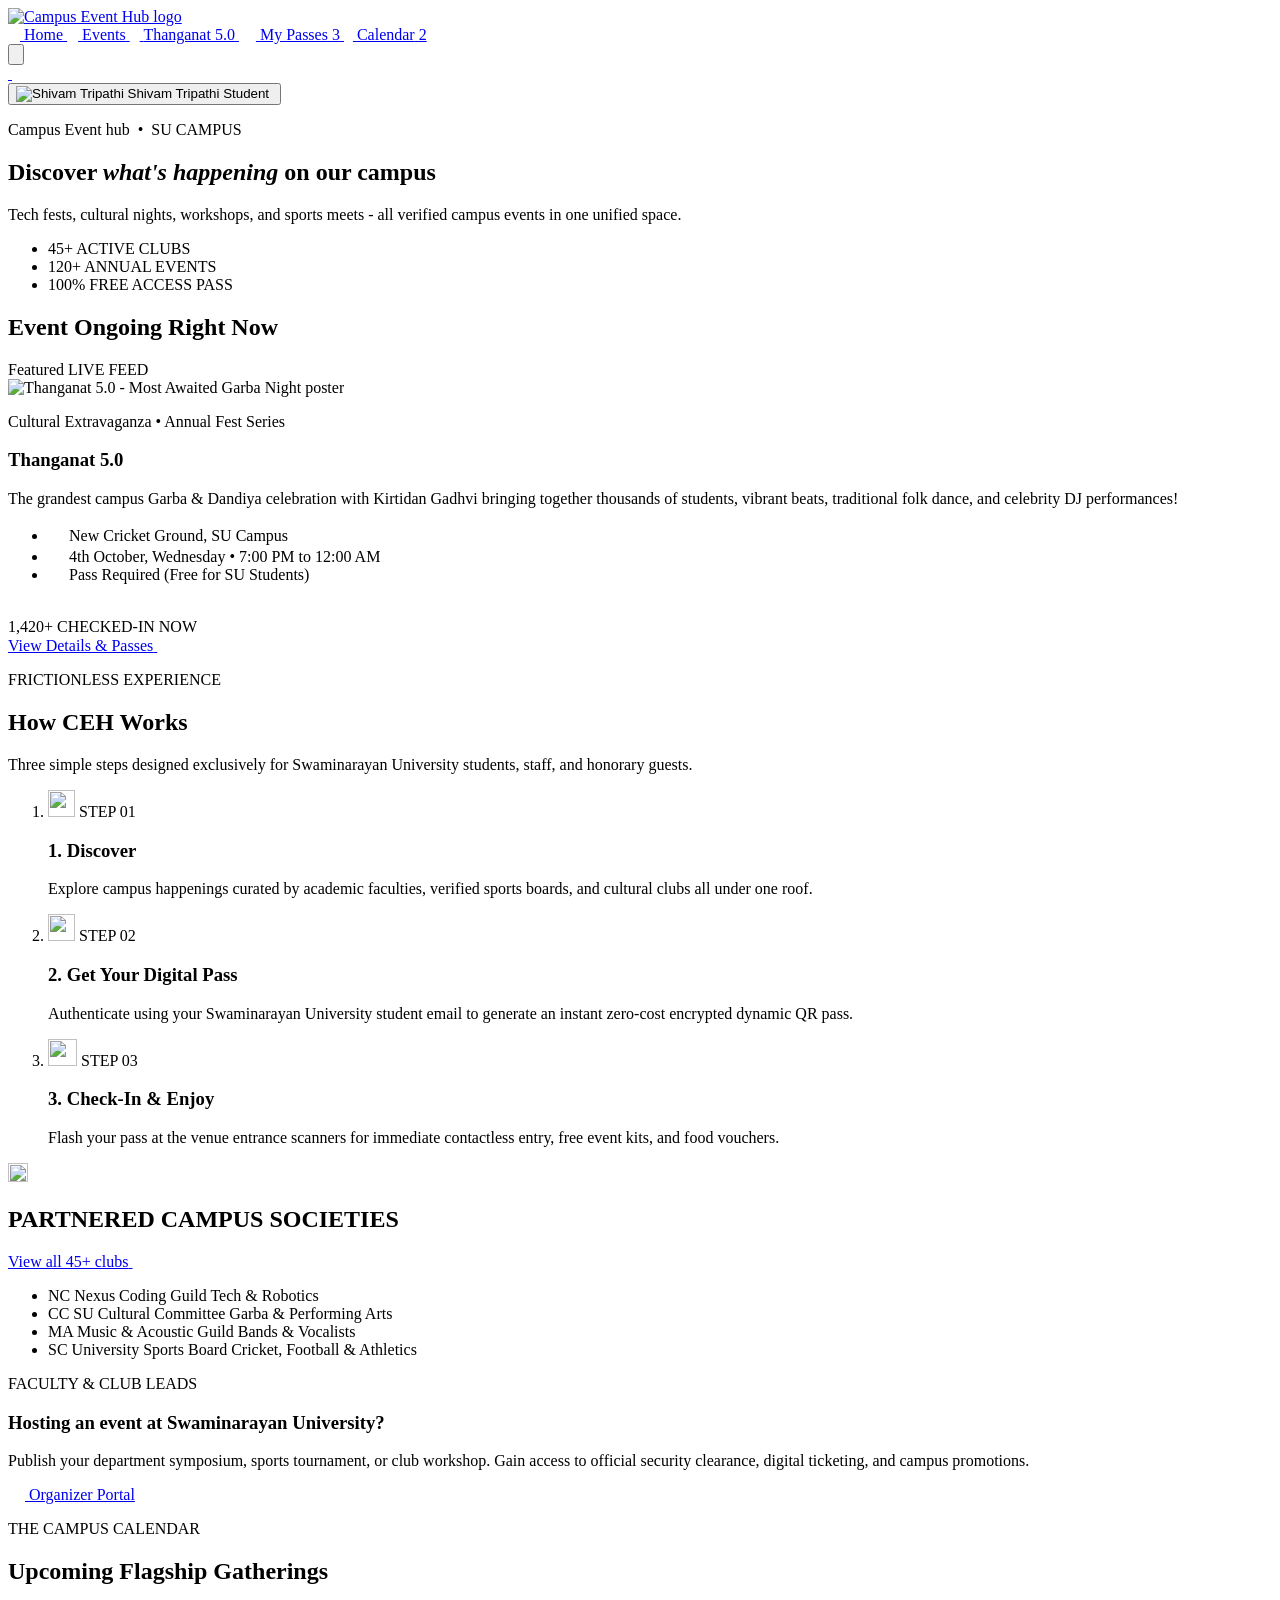
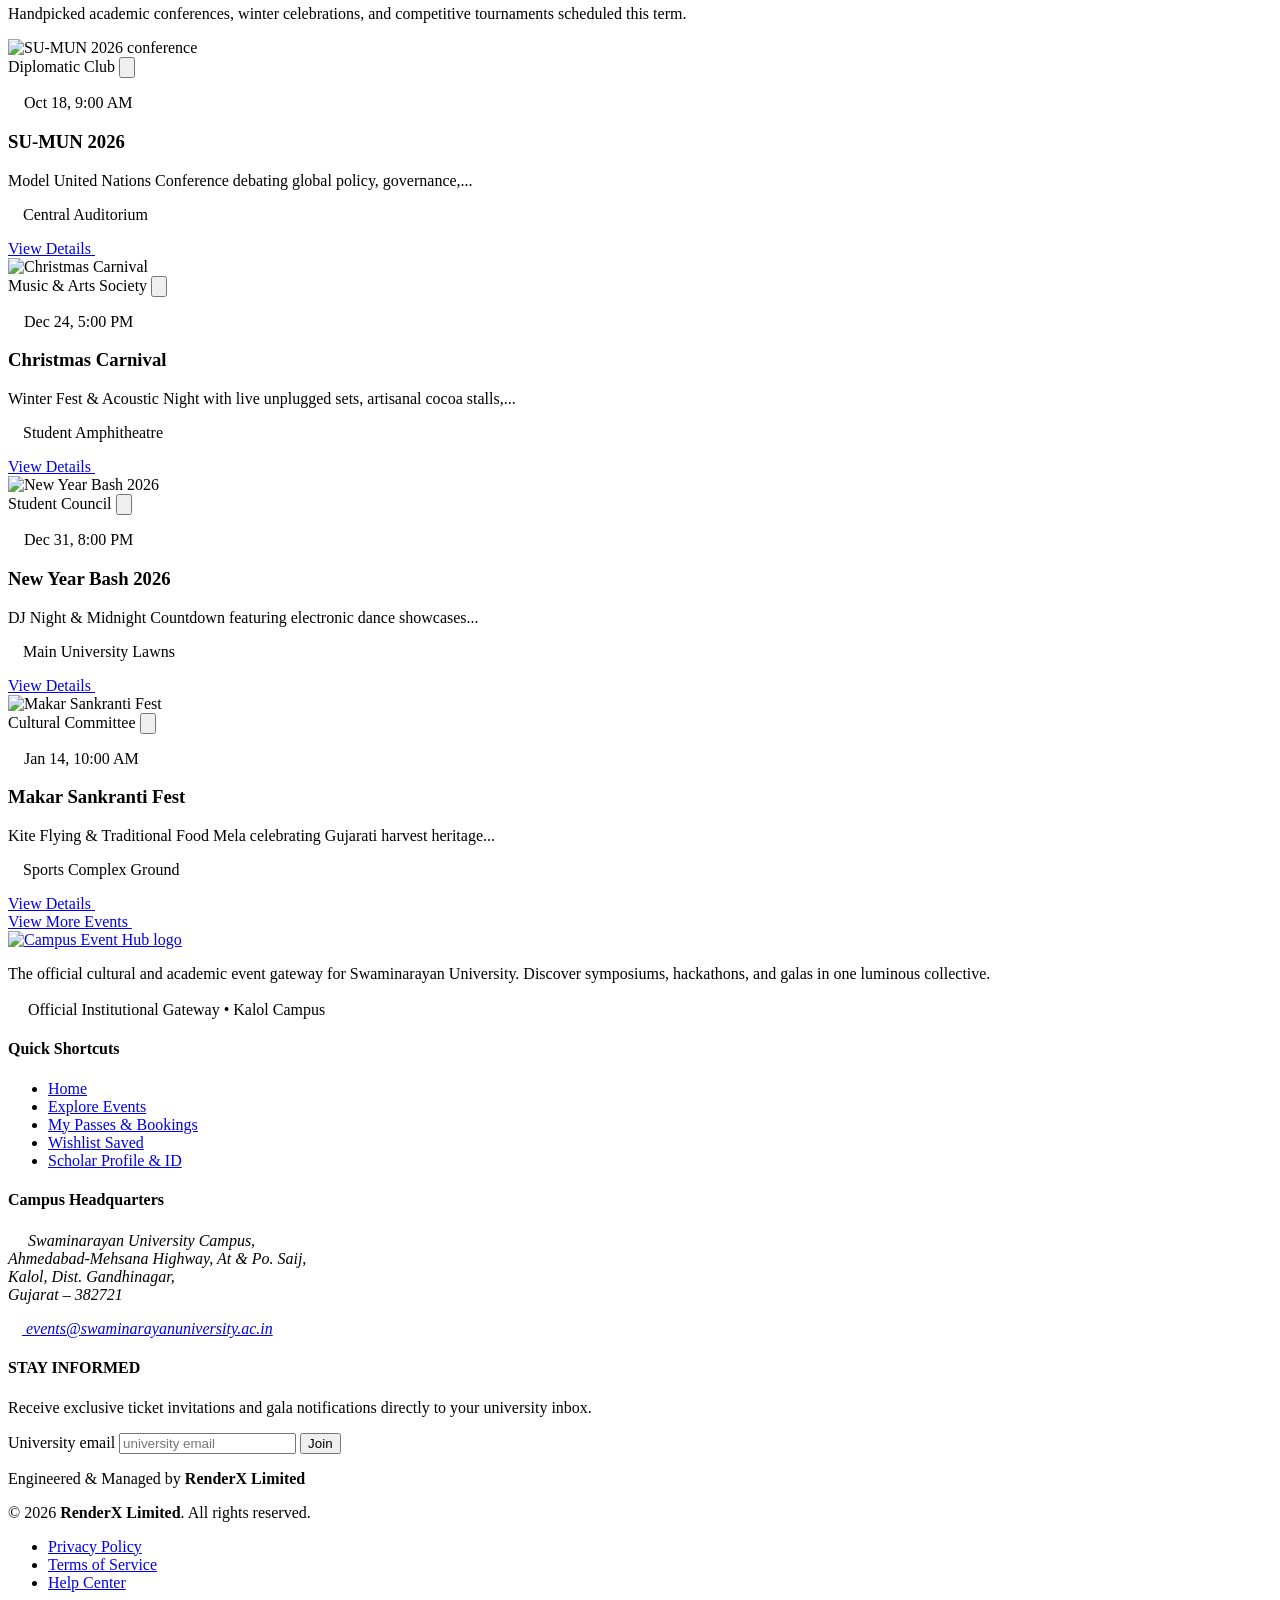
==== index.html @ 1c0d23db "Merge branch 'CodingGita-Hackathon-Commitee:main' into main" ====
<!DOCTYPE html>
<html lang="en">
<head>
  <meta charset="UTF-8">
  <meta name="viewport" content="width=device-width, initial-scale=1">
  <title>Campus Event Hub | Swaminarayan University</title>
  <meta name="description" content="Tech fests, cultural nights, workshops, and sports meets - all verified campus events in one unified space.">

  <link rel="preconnect" href="https://fonts.googleapis.com">
  <link rel="preconnect" href="https://fonts.gstatic.com" crossorigin>
  <link href="https://fonts.googleapis.com/css2?family=Inter:wght@400;600&family=Playfair+Display:ital,wght@0,400..700;1,400..700&family=Plus+Jakarta+Sans:wght@400;600;700&family=Space+Grotesk:wght@400..700&display=swap" rel="stylesheet">
  <link rel="stylesheet" href="style.css">
</head>
<body>

  <!-- ===================== NAVBAR ===================== -->
  <header class="navbar">
    <a class="navbar__logo" href="#" aria-label="Campus Event Hub home">
      <img src="https://www.figma.com/api/mcp/asset/f8bbb59c-a324-44e9-8dbc-4fd00ad4f92d.png" alt="Campus Event Hub logo">
    </a>

    <nav class="navbar__links" aria-label="Main navigation">
      <a class="nav-pill nav-pill--home" href="#">
        <svg class="nav-pill__home-icon" width="12" height="12" viewBox="0 0 24 24" fill="none" stroke="#ffffff" stroke-width="2.4" stroke-linecap="round" stroke-linejoin="round" aria-hidden="true"><path d="M3 11.5 12 4l9 7.5"/><path d="M5 10v10h14V10"/></svg>
        <span>Home</span>
      </a>

      <a class="nav-pill nav-pill--events" href="#">
        <img src="https://www.figma.com/api/mcp/asset/0bf1fec1-b557-452b-96b1-70399f082330.svg" alt="" width="11" height="11">
        <span>Events</span>
      </a>

      <a class="nav-pill nav-pill--thanganat" href="#">
        <img src="https://www.figma.com/api/mcp/asset/c5a8416e-d333-48ff-80be-ed51b41cfe12.svg" alt="" width="10" height="10">
        <span>Thanganat 5.0</span>
      </a>

      <a class="nav-pill nav-pill--passes" href="#">
        <span class="nav-pill__passes-icon">
          <img src="https://www.figma.com/api/mcp/asset/21fa892d-32d7-4d3c-a2b7-bd0baba5b145.svg" alt="" width="17" height="9">
        </span>
        <span>My Passes</span>
        <span class="nav-badge nav-badge--gold">3</span>
      </a>

      <a class="nav-pill nav-pill--calendar" href="#">
        <img src="https://www.figma.com/api/mcp/asset/c6795a55-7b39-4415-9899-af556763dda8.svg" alt="" width="9" height="10">
        <span>Calendar</span>
        <span class="nav-badge nav-badge--pink">2</span>
      </a>
    </nav>

    <div class="account">
      <div class="account__icon">
        <button class="account__icon-btn" type="button" aria-label="Notifications">
          <img class="account__ring" src="https://www.figma.com/api/mcp/asset/41ed5562-c922-4468-8cc6-4e8ed416f29e.svg" alt="">
        </button>
        <img class="account__bell" src="https://www.figma.com/api/mcp/asset/35218b5c-7b72-4729-9223-018c64f66910.svg" alt="">
        <img class="account__dot" src="https://www.figma.com/api/mcp/asset/e06c7608-78b2-4f12-b8c8-1ab016d8e098.svg" alt="">
      </div>

      <div class="account__icon">
        <a class="account__icon-btn" href="#" aria-label="Profile">
          <img class="account__ring" src="https://www.figma.com/api/mcp/asset/e3dbbaa6-8101-4e72-b7ab-141093bbb952.svg" alt="">
        </a>
        <span class="account__user">
          <img src="https://www.figma.com/api/mcp/asset/d389f5e0-8050-4213-903f-39bae2247bd2.svg" alt="">
        </span>
      </div>

      <div class="account__details">
        <button class="account-card" type="button">
          <span class="account-card__photo">
            <img src="https://www.figma.com/api/mcp/asset/fed3beb0-1df6-4b80-9ce4-539c32f1e996.png" alt="Shivam Tripathi" width="32" height="32">
          </span>
          <span class="account-card__text">
            <span class="account-card__name">Shivam Tripathi</span>
            <span class="account-card__role">Student</span>
          </span>
          <span class="account-card__arrow">
            <img src="https://www.figma.com/api/mcp/asset/1c38ee90-d84a-4027-a995-aac36b9cccf6.svg" alt="">
          </span>
        </button>
      </div>
    </div>
  </header>

  <main class="page">

    <!-- ===================== HERO ===================== -->
    <section class="hero">
      <p class="hero__chip">Campus Event hub &nbsp;•&nbsp; SU CAMPUS</p>

      <h1 class="hero__title">
        Discover <em class="hero__highlight">what's happening</em> on our campus
      </h1>

      <p class="hero__text">
        Tech fests, cultural nights, workshops, and sports meets - all verified campus events in one unified space.
      </p>

      <ul class="stats">
        <li class="stat-card">
          <span class="stat-card__value">45+</span>
          <span class="stat-card__label">ACTIVE CLUBS</span>
        </li>
        <li class="stat-card">
          <span class="stat-card__value">120+</span>
          <span class="stat-card__label">ANNUAL EVENTS</span>
        </li>
        <li class="stat-card stat-card--soft">
          <span class="stat-card__value">100%</span>
          <span class="stat-card__label">FREE ACCESS PASS</span>
        </li>
      </ul>
    </section>

    <!-- ===================== LIVE EVENT ===================== -->
    <section class="live-event">
      <div class="live-event__head">
        <div class="live-event__title-wrap">
          <span class="live-dot" aria-hidden="true">
            <span class="live-dot__ping"></span>
            <span class="live-dot__core"></span>
          </span>
          <h2 class="live-event__title">Event Ongoing Right Now </h2>
        </div>
        <div class="live-event__tags">
          <span class="mini-tag">Featured </span>
          <span class="mini-tag">LIVE FEED</span>
        </div>
      </div>

      <article class="feature-card">
        <div class="feature-card__media">
          <div class="feature-card__img-wrap">
            <img src="https://www.figma.com/api/mcp/asset/e3d44da1-8620-4809-b19e-02c8930cdef1.png" alt="Thanganat 5.0 - Most Awaited Garba Night poster">
          </div>
          <div class="feature-card__tint"></div>
          <div class="feature-card__shade"></div>
        </div>

        <div class="feature-card__info">
          <div class="feature-card__body">
            <p class="feature-card__eyebrow">Cultural Extravaganza • Annual Fest Series</p>
            <h3 class="feature-card__title">Thanganat 5.0</h3>
            <p class="feature-card__desc">The grandest campus Garba &amp; Dandiya celebration with Kirtidan Gadhvi bringing together thousands of students, vibrant beats, traditional folk dance, and celebrity DJ performances!</p>

            <ul class="feature-card__meta">
              <li class="meta-row meta-row--place">
                <img src="https://www.figma.com/api/mcp/asset/4f3788a3-2809-42d9-a66f-29dffa079327.svg" alt="" width="17" height="17">
                <span>New Cricket Ground, SU Campus</span>
              </li>
              <li class="meta-row meta-row--time">
                <img src="https://www.figma.com/api/mcp/asset/67a0f205-b335-4b8e-b501-a99b23c75254.svg" alt="" width="17" height="17">
                <span>4th October, Wednesday • 7:00 PM to 12:00 AM</span>
              </li>
              <li class="meta-row meta-row--pass">
                <img src="https://www.figma.com/api/mcp/asset/17c69139-140b-466b-a4ec-d68e5c57f5c6.svg" alt="" width="17" height="13">
                <span>Pass Required (Free for SU Students)</span>
              </li>
            </ul>
          </div>

          <div class="feature-card__footer">
            <div class="checkin">
              <span class="checkin__icon">
                <img src="https://www.figma.com/api/mcp/asset/872f1ca0-0fcc-4059-929e-ce0cf0dce237.svg" alt="" width="20" height="10">
              </span>
              <div class="checkin__text">
                <span class="checkin__count">1,420+</span>
                <span class="checkin__label">CHECKED-IN NOW</span>
              </div>
            </div>
            <a class="btn-gold btn-gold--pulse" href="#">
              <span>View Details &amp; Passes</span>
              <img src="https://www.figma.com/api/mcp/asset/80017ffb-55bb-4280-90a6-1c863c2fe674.svg" alt="" width="15" height="15">
            </a>
          </div>
        </div>
      </article>
    </section>

    <!-- ===================== HOW IT WORKS + PARTNERS ===================== -->
    <div class="info-sections">

      <section class="how">
        <div class="how__head">
          <p class="how__eyebrow">FRICTIONLESS EXPERIENCE</p>
          <h2 class="how__title">How CEH Works</h2>
          <p class="how__text">Three simple steps designed exclusively for Swaminarayan University students, staff, and honorary guests.</p>
        </div>

        <ol class="steps">
          <li class="step-card">
            <span class="step-card__icon step-card__icon--one">
              <img src="https://www.figma.com/api/mcp/asset/d9f694da-c7a3-427b-964e-b809c9f916d6.svg" alt="" width="27" height="27">
            </span>
            <span class="step-card__tag">STEP 01</span>
            <h3 class="step-card__title">1. Discover</h3>
            <p class="step-card__text">Explore campus happenings curated by academic faculties, verified sports boards, and cultural clubs all under one roof.</p>
          </li>

          <li class="step-card">
            <span class="step-card__icon step-card__icon--two">
              <img src="https://www.figma.com/api/mcp/asset/716aaffe-20b2-4ab3-9d83-eff6910462de.svg" alt="" width="27" height="27">
            </span>
            <span class="step-card__tag">STEP 02</span>
            <h3 class="step-card__title">2. Get Your Digital Pass</h3>
            <p class="step-card__text">Authenticate using your Swaminarayan University student email to generate an instant zero-cost encrypted dynamic QR pass.</p>
          </li>

          <li class="step-card">
            <span class="step-card__icon step-card__icon--three">
              <img src="https://www.figma.com/api/mcp/asset/a920a24e-fe09-4c74-ae7f-3829152d9659.svg" alt="" width="29" height="27">
            </span>
            <span class="step-card__tag">STEP 03</span>
            <h3 class="step-card__title">3. Check-In &amp; Enjoy</h3>
            <p class="step-card__text">Flash your pass at the venue entrance scanners for immediate contactless entry, free event kits, and food vouchers.</p>
          </li>
        </ol>
      </section>

      <section class="partners">
        <div class="partners__head">
          <div class="partners__title-wrap">
            <img src="https://www.figma.com/api/mcp/asset/56af0cd2-8bd1-45f9-b6d3-23376ace70d5.svg" alt="" width="20" height="19">
            <h2 class="partners__title">PARTNERED CAMPUS SOCIETIES</h2>
          </div>
          <a class="partners__link" href="#">
            <span>View all 45+ clubs</span>
            <img src="https://www.figma.com/api/mcp/asset/46bc7348-d5fb-457d-91b1-3a3c5f03d279.svg" alt="" width="9" height="9">
          </a>
        </div>

        <ul class="ticker">
          <li class="club-chip">
            <span class="club-chip__badge club-chip__badge--a">NC</span>
            <span class="club-chip__text">
              <span class="club-chip__name">Nexus Coding Guild</span>
              <span class="club-chip__type">Tech &amp; Robotics</span>
            </span>
          </li>
          <li class="club-chip">
            <span class="club-chip__badge club-chip__badge--b">CC</span>
            <span class="club-chip__text">
              <span class="club-chip__name">SU Cultural Committee</span>
              <span class="club-chip__type">Garba &amp; Performing Arts</span>
            </span>
          </li>
          <li class="club-chip">
            <span class="club-chip__badge club-chip__badge--c">MA</span>
            <span class="club-chip__text">
              <span class="club-chip__name">Music &amp; Acoustic Guild</span>
              <span class="club-chip__type">Bands &amp; Vocalists</span>
            </span>
          </li>
          <li class="club-chip">
            <span class="club-chip__badge club-chip__badge--a">SC</span>
            <span class="club-chip__text">
              <span class="club-chip__name">University Sports Board</span>
              <span class="club-chip__type">Cricket, Football &amp; Athletics</span>
            </span>
          </li>
        </ul>
      </section>
    </div>

    <!-- ===================== VIP BANNER ===================== -->
    <section class="vip">
      <div class="vip__box">
        <span class="vip__glow" aria-hidden="true"></span>
        <div class="vip__content">
          <div class="vip__copy">
            <span class="vip__badge">FACULTY &amp; CLUB LEADS</span>
            <h3 class="vip__title">Hosting an event at Swaminarayan University?</h3>
            <p class="vip__text">Publish your department symposium, sports tournament, or club workshop. Gain access to official security clearance, digital ticketing, and campus promotions.</p>
          </div>
          <a class="vip__btn" href="#">
            <img src="https://www.figma.com/api/mcp/asset/10a5c302-2361-438d-91b0-3e7ea7f05a9c.svg" alt="" width="17" height="13">
            <span>Organizer Portal</span>
          </a>
        </div>
      </div>
    </section>

    <!-- ===================== UPCOMING EVENTS ===================== -->
    <section class="upcoming">
      <div class="upcoming__head">
        <div class="upcoming__titles">
          <p class="upcoming__eyebrow">THE CAMPUS CALENDAR</p>
          <h2 class="upcoming__title">Upcoming Flagship Gatherings</h2>
        </div>
        <p class="upcoming__text">Handpicked academic conferences, winter celebrations, and competitive tournaments scheduled this term.</p>
      </div>

      <div class="upcoming__grid">

        <!-- Card 1 -->
        <article class="event-card event-card--one">
          <div class="event-card__top">
            <div class="event-card__thumb">
              <div class="event-card__img-wrap">
                <img src="https://www.figma.com/api/mcp/asset/29801b1b-96b7-4b62-8002-cb723109bd8b.png" alt="SU-MUN 2026 conference">
              </div>
              <div class="event-card__shade"></div>
              <span class="event-card__tag event-card__tag--one">Diplomatic Club</span>
              <button class="event-card__save" type="button" aria-label="Save event">
                <img src="https://www.figma.com/api/mcp/asset/ba885140-4a76-4a79-9d85-a3c8d836245a.svg" alt="">
              </button>
            </div>
            <div class="event-card__body">
              <p class="event-card__date">
                <img src="https://www.figma.com/api/mcp/asset/b4e3b2a6-ff80-46a0-a50f-a86838556f22.svg" alt="" width="12" height="13">
                <span>Oct 18, 9:00 AM</span>
              </p>
              <h3 class="event-card__title">SU-MUN 2026</h3>
              <p class="event-card__desc">Model United Nations Conference debating global policy, governance,...</p>
              <p class="event-card__place">
                <img src="https://www.figma.com/api/mcp/asset/03908376-a66b-4d87-ac1d-c123a3b75f0b.svg" alt="" width="11" height="13">
                <span>Central Auditorium</span>
              </p>
            </div>
          </div>
          <div class="event-card__action">
            <a class="event-card__link" href="#">
              <span>View Details</span>
              <img src="https://www.figma.com/api/mcp/asset/435657de-5ebf-45c2-8864-f6a0a618c4c2.svg" alt="" width="5" height="8">
            </a>
          </div>
        </article>

        <!-- Card 2 -->
        <article class="event-card event-card--two">
          <div class="event-card__top">
            <div class="event-card__thumb">
              <div class="event-card__img-wrap">
                <img src="https://www.figma.com/api/mcp/asset/cf280e87-ac49-43eb-aeee-2f82f0b9ce76.png" alt="Christmas Carnival">
              </div>
              <div class="event-card__shade"></div>
              <span class="event-card__tag event-card__tag--two">Music &amp; Arts Society</span>
              <button class="event-card__save" type="button" aria-label="Save event">
                <img src="https://www.figma.com/api/mcp/asset/ba885140-4a76-4a79-9d85-a3c8d836245a.svg" alt="">
              </button>
            </div>
            <div class="event-card__body">
              <p class="event-card__date">
                <img src="https://www.figma.com/api/mcp/asset/b4e3b2a6-ff80-46a0-a50f-a86838556f22.svg" alt="" width="12" height="13">
                <span>Dec 24, 5:00 PM</span>
              </p>
              <h3 class="event-card__title">Christmas Carnival</h3>
              <p class="event-card__desc">Winter Fest &amp; Acoustic Night with live unplugged sets, artisanal cocoa stalls,...</p>
              <p class="event-card__place">
                <img src="https://www.figma.com/api/mcp/asset/03908376-a66b-4d87-ac1d-c123a3b75f0b.svg" alt="" width="11" height="13">
                <span>Student Amphitheatre</span>
              </p>
            </div>
          </div>
          <div class="event-card__action">
            <a class="event-card__link" href="#">
              <span>View Details</span>
              <img src="https://www.figma.com/api/mcp/asset/435657de-5ebf-45c2-8864-f6a0a618c4c2.svg" alt="" width="5" height="8">
            </a>
          </div>
        </article>

        <!-- Card 3 -->
        <article class="event-card event-card--three">
          <div class="event-card__top">
            <div class="event-card__thumb">
              <div class="event-card__img-wrap">
                <img src="https://www.figma.com/api/mcp/asset/3fd90d2c-90f3-4240-b133-241fed5af2f9.png" alt="New Year Bash 2026">
              </div>
              <div class="event-card__shade"></div>
              <span class="event-card__tag event-card__tag--three">Student Council</span>
              <button class="event-card__save" type="button" aria-label="Save event">
                <img src="https://www.figma.com/api/mcp/asset/ba885140-4a76-4a79-9d85-a3c8d836245a.svg" alt="">
              </button>
            </div>
            <div class="event-card__body">
              <p class="event-card__date">
                <img src="https://www.figma.com/api/mcp/asset/b4e3b2a6-ff80-46a0-a50f-a86838556f22.svg" alt="" width="12" height="13">
                <span>Dec 31, 8:00 PM</span>
              </p>
              <h3 class="event-card__title">New Year Bash 2026</h3>
              <p class="event-card__desc">DJ Night &amp; Midnight Countdown featuring electronic dance showcases...</p>
              <p class="event-card__place">
                <img src="https://www.figma.com/api/mcp/asset/03908376-a66b-4d87-ac1d-c123a3b75f0b.svg" alt="" width="11" height="13">
                <span>Main University Lawns</span>
              </p>
            </div>
          </div>
          <div class="event-card__action">
            <a class="event-card__link event-card__link--tall" href="#">
              <span>View Details</span>
              <img src="https://www.figma.com/api/mcp/asset/435657de-5ebf-45c2-8864-f6a0a618c4c2.svg" alt="" width="5" height="8">
            </a>
          </div>
        </article>

        <!-- Card 4 -->
        <article class="event-card event-card--four">
          <div class="event-card__top">
            <div class="event-card__thumb">
              <div class="event-card__img-wrap">
                <img src="https://www.figma.com/api/mcp/asset/dc57694c-8af4-422c-93c8-2d3d4481194c.png" alt="Makar Sankranti Fest">
              </div>
              <div class="event-card__shade"></div>
              <span class="event-card__tag event-card__tag--four">Cultural Committee</span>
              <button class="event-card__save" type="button" aria-label="Save event">
                <img src="https://www.figma.com/api/mcp/asset/ba885140-4a76-4a79-9d85-a3c8d836245a.svg" alt="">
              </button>
            </div>
            <div class="event-card__body">
              <p class="event-card__date">
                <img src="https://www.figma.com/api/mcp/asset/b4e3b2a6-ff80-46a0-a50f-a86838556f22.svg" alt="" width="12" height="13">
                <span>Jan 14, 10:00 AM</span>
              </p>
              <h3 class="event-card__title">Makar Sankranti Fest</h3>
              <p class="event-card__desc">Kite Flying &amp; Traditional Food Mela celebrating Gujarati harvest heritage...</p>
              <p class="event-card__place">
                <img src="https://www.figma.com/api/mcp/asset/03908376-a66b-4d87-ac1d-c123a3b75f0b.svg" alt="" width="11" height="13">
                <span>Sports Complex Ground</span>
              </p>
            </div>
          </div>
          <div class="event-card__action">
            <a class="event-card__link event-card__link--square" href="#">
              <span>View Details</span>
              <img src="https://www.figma.com/api/mcp/asset/435657de-5ebf-45c2-8864-f6a0a618c4c2.svg" alt="" width="5" height="8">
            </a>
          </div>
        </article>
      </div>

      <div class="upcoming__more">
        <a class="btn-gold btn-gold--more" href="#">
          <span>View More Events</span>
          <img src="https://www.figma.com/api/mcp/asset/28b2a5a5-9018-412d-8b19-3a404b2c664b.svg" alt="" width="12" height="12">
        </a>
      </div>
    </section>

  </main>

  <!-- ===================== FOOTER ===================== -->
  <footer class="footer">
    <div class="footer__links">

      <div class="footer__col footer__col--about">
        <a class="footer__logo" href="#" aria-label="Campus Event Hub home">
          <img src="https://www.figma.com/api/mcp/asset/f8bbb59c-a324-44e9-8dbc-4fd00ad4f92d.png" alt="Campus Event Hub logo">
        </a>
        <p class="footer__about">The official cultural and academic event gateway for Swaminarayan University. Discover symposiums, hackathons, and galas in one luminous collective.</p>
        <p class="footer__official">
          <img src="https://www.figma.com/api/mcp/asset/2bfcce93-d1a7-46d2-a809-44ec7da24476.svg" alt="" width="16" height="16">
          <span>Official Institutional Gateway • Kalol Campus</span>
        </p>
      </div>

      <div class="footer__col footer__col--shortcuts">
        <h4 class="footer__heading">Quick Shortcuts</h4>
        <ul class="footer__list">
          <li><a href="#">Home</a></li>
          <li><a href="#">Explore Events</a></li>
          <li><a href="#">My Passes &amp; Bookings</a></li>
          <li><a href="#">Wishlist Saved</a></li>
          <li><a href="#">Scholar Profile &amp; ID</a></li>
        </ul>
      </div>

      <div class="footer__col footer__col--address">
        <h4 class="footer__heading">Campus Headquarters</h4>
        <address class="footer__address">
          <p class="footer__address-row">
            <img src="https://www.figma.com/api/mcp/asset/29d5c2a6-afb6-4d41-87f5-e7064de0ccb9.svg" alt="" width="16" height="16">
            <span>Swaminarayan University Campus,<br>Ahmedabad-Mehsana Highway, At &amp; Po. Saij,<br>Kalol, Dist. Gandhinagar,<br>Gujarat – 382721</span>
          </p>
          <a class="footer__email" href="mailto:events@swaminarayanuniversity.ac.in">
            <img src="https://www.figma.com/api/mcp/asset/641bbf66-64ac-4dff-89ed-ca9a0833aa7a.svg" alt="" width="14" height="14">
            <span>events@swaminarayanuniversity.ac.in</span>
          </a>
        </address>
      </div>

      <div class="footer__col footer__col--news">
        <h4 class="footer__heading footer__heading--news">STAY INFORMED</h4>
        <p class="footer__news-text">Receive exclusive ticket invitations and gala notifications directly to your university inbox.</p>
        <form class="subscribe" action="#" method="post">
          <label class="visually-hidden" for="subscribe-email">University email</label>
          <input class="subscribe__input" id="subscribe-email" type="email" name="email" placeholder="university email">
          <button class="subscribe__btn" type="submit">Join</button>
        </form>
      </div>
    </div>

    <div class="footer__bottom">
      <p class="footer__credit">Engineered &amp; Managed by <strong>RenderX Limited</strong></p>
      <p class="footer__copy">© 2026 <strong>RenderX Limited</strong>. All rights reserved.</p>
      <ul class="footer__legal">
        <li><a href="#">Privacy Policy</a></li>
        <li><a href="#">Terms of Service</a></li>
        <li><a href="#">Help Center</a></li>
      </ul>
    </div>
  </footer>

</body>
</html>
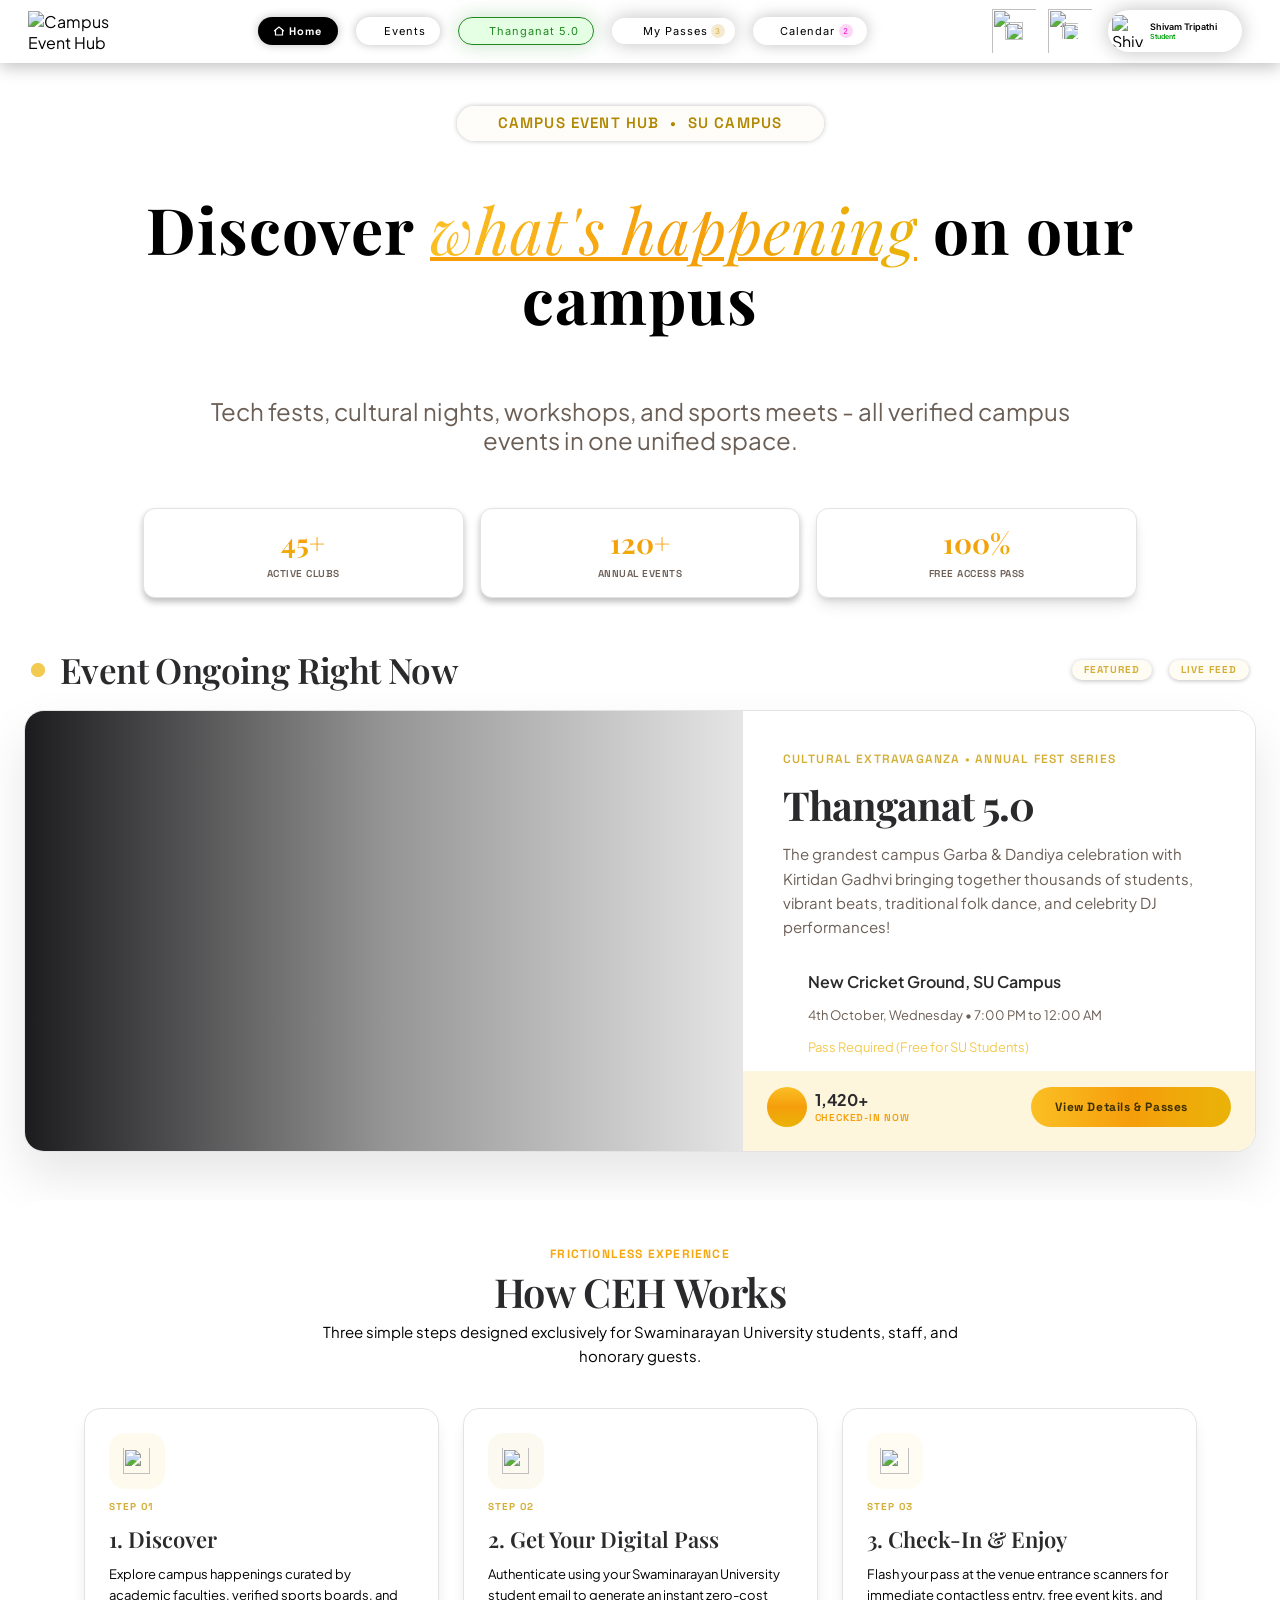
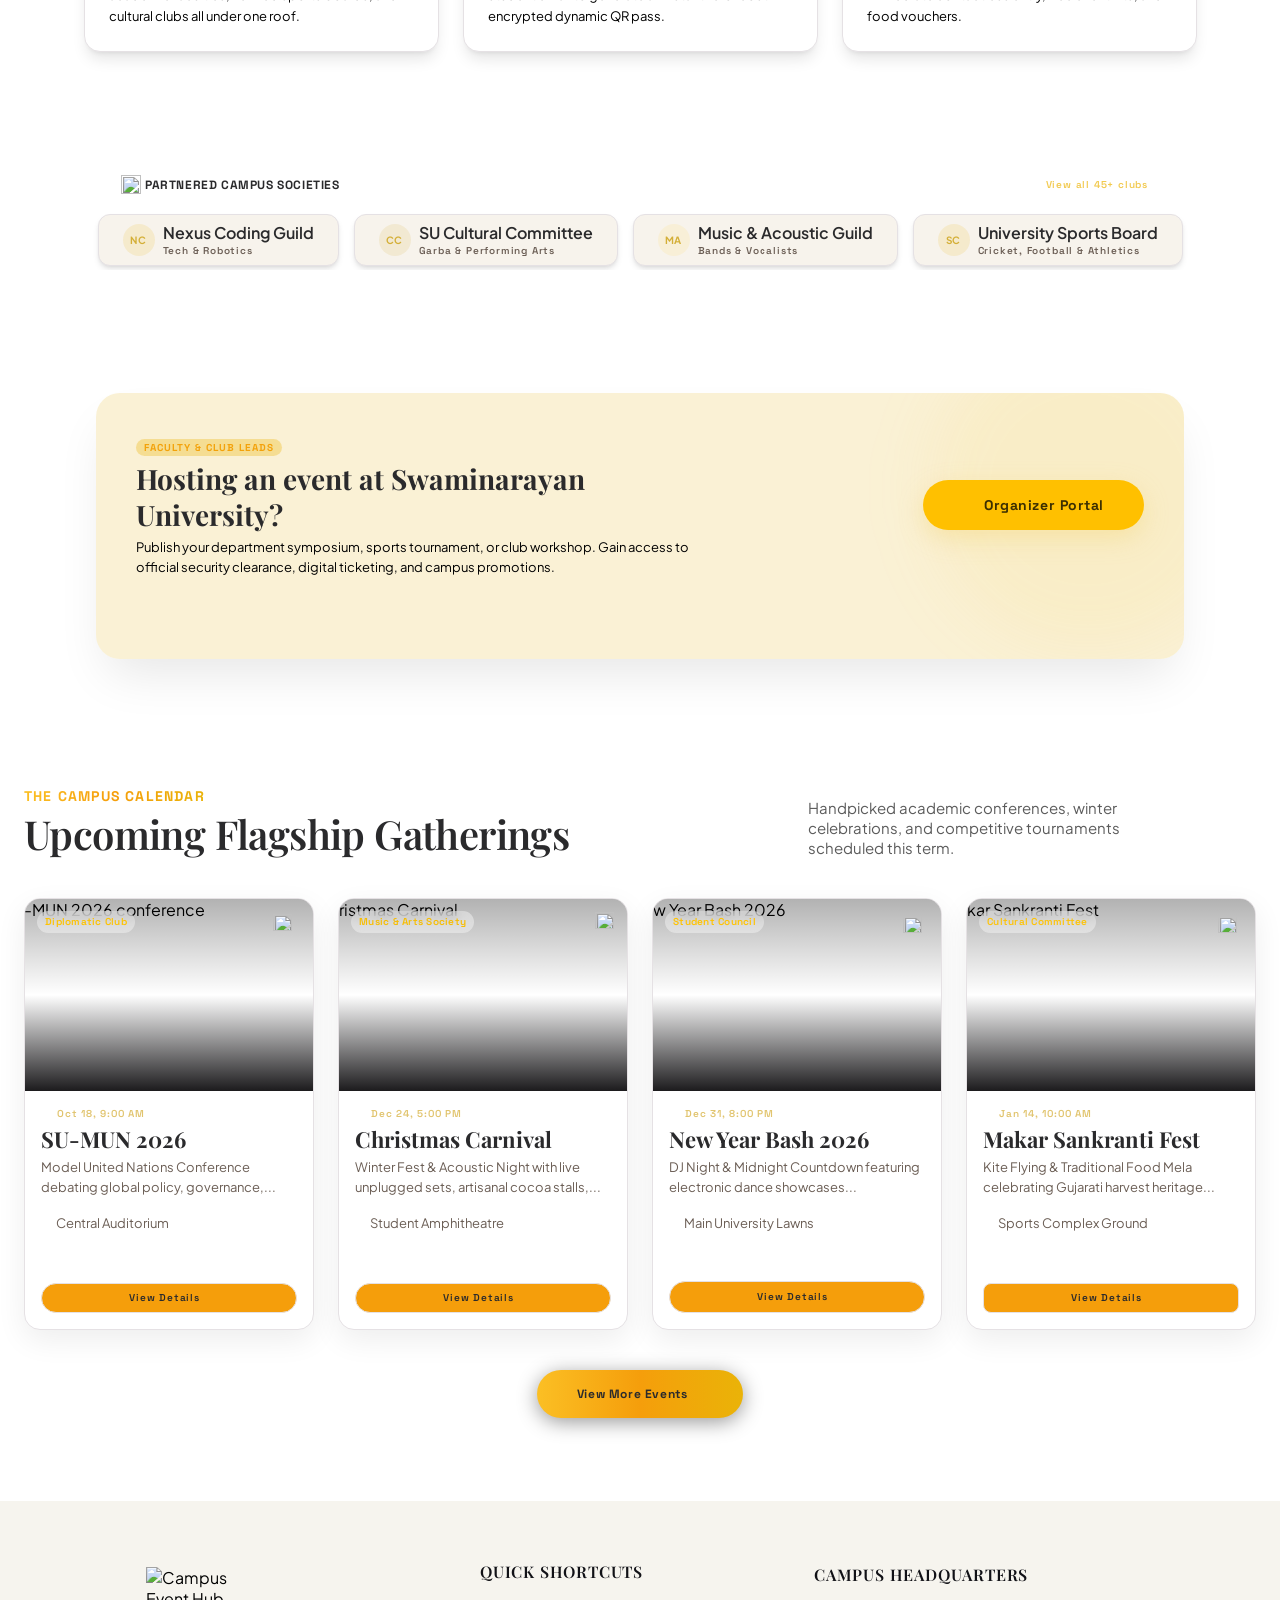
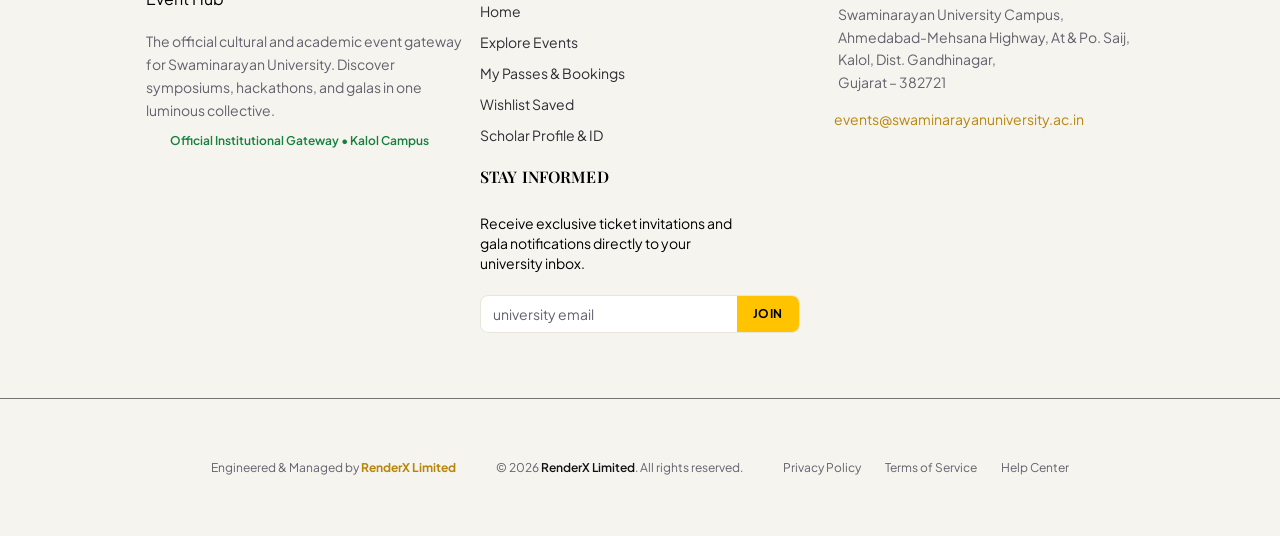
==== commit 4f9fffd0: "Merge branch 'CodingGita-Hackathon-Commitee:main' into main" ====
--- a/index.html
+++ b/index.html
@@ -1,509 +1,834 @@
-<!DOCTYPE html>
+<!doctype html>
 <html lang="en">
-<head>
-  <meta charset="UTF-8">
-  <meta name="viewport" content="width=device-width, initial-scale=1">
-  <title>Campus Event Hub | Swaminarayan University</title>
-  <meta name="description" content="Tech fests, cultural nights, workshops, and sports meets - all verified campus events in one unified space.">
-
-  <link rel="preconnect" href="https://fonts.googleapis.com">
-  <link rel="preconnect" href="https://fonts.gstatic.com" crossorigin>
-  <link href="https://fonts.googleapis.com/css2?family=Inter:wght@400;600&family=Playfair+Display:ital,wght@0,400..700;1,400..700&family=Plus+Jakarta+Sans:wght@400;600;700&family=Space+Grotesk:wght@400..700&display=swap" rel="stylesheet">
-  <link rel="stylesheet" href="style.css">
-</head>
-<body>
-
-  <!-- ===================== NAVBAR ===================== -->
-  <header class="navbar">
-    <a class="navbar__logo" href="#" aria-label="Campus Event Hub home">
-      <img src="https://www.figma.com/api/mcp/asset/f8bbb59c-a324-44e9-8dbc-4fd00ad4f92d.png" alt="Campus Event Hub logo">
-    </a>
-
-    <nav class="navbar__links" aria-label="Main navigation">
-      <a class="nav-pill nav-pill--home" href="#">
-        <svg class="nav-pill__home-icon" width="12" height="12" viewBox="0 0 24 24" fill="none" stroke="#ffffff" stroke-width="2.4" stroke-linecap="round" stroke-linejoin="round" aria-hidden="true"><path d="M3 11.5 12 4l9 7.5"/><path d="M5 10v10h14V10"/></svg>
-        <span>Home</span>
+  <head>
+    <meta charset="UTF-8" />
+    <meta name="viewport" content="width=device-width, initial-scale=1" />
+    <title>Campus Event Hub | Swaminarayan University</title>
+    <meta
+      name="description"
+      content="Tech fests, cultural nights, workshops, and sports meets - all verified campus events in one unified space."
+    />
+
+    <link rel="preconnect" href="https://fonts.googleapis.com" />
+    <link rel="preconnect" href="https://fonts.gstatic.com" crossorigin />
+    <link
+      href="https://fonts.googleapis.com/css2?family=Inter:wght@400;600&family=Playfair+Display:ital,wght@0,400..700;1,400..700&family=Plus+Jakarta+Sans:wght@400;600;700&family=Space+Grotesk:wght@400..700&display=swap"
+      rel="stylesheet"
+    />
+    <link rel="stylesheet" href="style.css" />
+  </head>
+  <body>
+    <!-- ===================== NAVBAR ===================== -->
+    <header class="navbar">
+      <a class="navbar__logo" href="index.html" aria-label="Campus Event Hub home">
+        <img
+          src="https://www.figma.com/api/mcp/asset/f8bbb59c-a324-44e9-8dbc-4fd00ad4f92d.png"
+          alt="Campus Event Hub logo"
+        />
       </a>
 
-      <a class="nav-pill nav-pill--events" href="#">
-        <img src="https://www.figma.com/api/mcp/asset/0bf1fec1-b557-452b-96b1-70399f082330.svg" alt="" width="11" height="11">
-        <span>Events</span>
-      </a>
-
-      <a class="nav-pill nav-pill--thanganat" href="#">
-        <img src="https://www.figma.com/api/mcp/asset/c5a8416e-d333-48ff-80be-ed51b41cfe12.svg" alt="" width="10" height="10">
-        <span>Thanganat 5.0</span>
-      </a>
-
-      <a class="nav-pill nav-pill--passes" href="#">
-        <span class="nav-pill__passes-icon">
-          <img src="https://www.figma.com/api/mcp/asset/21fa892d-32d7-4d3c-a2b7-bd0baba5b145.svg" alt="" width="17" height="9">
-        </span>
-        <span>My Passes</span>
-        <span class="nav-badge nav-badge--gold">3</span>
-      </a>
-
-      <a class="nav-pill nav-pill--calendar" href="#">
-        <img src="https://www.figma.com/api/mcp/asset/c6795a55-7b39-4415-9899-af556763dda8.svg" alt="" width="9" height="10">
-        <span>Calendar</span>
-        <span class="nav-badge nav-badge--pink">2</span>
-      </a>
-    </nav>
-
-    <div class="account">
-      <div class="account__icon">
-        <button class="account__icon-btn" type="button" aria-label="Notifications">
-          <img class="account__ring" src="https://www.figma.com/api/mcp/asset/41ed5562-c922-4468-8cc6-4e8ed416f29e.svg" alt="">
-        </button>
-        <img class="account__bell" src="https://www.figma.com/api/mcp/asset/35218b5c-7b72-4729-9223-018c64f66910.svg" alt="">
-        <img class="account__dot" src="https://www.figma.com/api/mcp/asset/e06c7608-78b2-4f12-b8c8-1ab016d8e098.svg" alt="">
+      <nav class="navbar__links" aria-label="Main navigation">
+        <a class="nav-pill nav-pill--home" href="index.html">
+          <svg
+            class="nav-pill__home-icon"
+            width="12"
+            height="12"
+            viewBox="0 0 24 24"
+            fill="none"
+            stroke="#ffffff"
+            stroke-width="2.4"
+            stroke-linecap="round"
+            stroke-linejoin="round"
+            aria-hidden="true"
+          >
+            <path d="M3 11.5 12 4l9 7.5" />
+            <path d="M5 10v10h14V10" />
+          </svg>
+          <span>Home</span>
+        </a>
+
+        <a class="nav-pill nav-pill--events" href="Event.html">
+          <img
+            src="https://www.figma.com/api/mcp/asset/0bf1fec1-b557-452b-96b1-70399f082330.svg"
+            alt=""
+            width="11"
+            height="11"
+          />
+          <span>Events</span>
+        </a>
+
+        <a class="nav-pill nav-pill--thanganat" href="Thanganat.html">
+          <img
+            src="https://www.figma.com/api/mcp/asset/c5a8416e-d333-48ff-80be-ed51b41cfe12.svg"
+            alt=""
+            width="10"
+            height="10"
+          />
+          <span>Thanganat 5.0</span>
+        </a>
+
+        <a class="nav-pill nav-pill--passes" href="my-pass.html">
+          <span class="nav-pill__passes-icon">
+            <img
+              src="https://www.figma.com/api/mcp/asset/21fa892d-32d7-4d3c-a2b7-bd0baba5b145.svg"
+              alt=""
+              width="17"
+              height="9"
+            />
+          </span>
+          <span>My Passes</span>
+          <span class="nav-badge nav-badge--gold">3</span>
+        </a>
+
+        <a class="nav-pill nav-pill--calendar" href="calendar.html">
+          <img
+            src="https://www.figma.com/api/mcp/asset/c6795a55-7b39-4415-9899-af556763dda8.svg"
+            alt=""
+            width="9"
+            height="10"
+          />
+          <span>Calendar</span>
+          <span class="nav-badge nav-badge--pink">2</span>
+        </a>
+      </nav>
+
+      <div class="account">
+        <div class="account__icon">
+          <button
+            class="account__icon-btn"
+            type="button"
+            aria-label="Notifications"
+          >
+            <img
+              class="account__ring"
+              src="https://www.figma.com/api/mcp/asset/41ed5562-c922-4468-8cc6-4e8ed416f29e.svg"
+              alt=""
+            />
+          </button>
+          <img
+            class="account__bell"
+            src="https://www.figma.com/api/mcp/asset/35218b5c-7b72-4729-9223-018c64f66910.svg"
+            alt=""
+          />
+          <img
+            class="account__dot"
+            src="https://www.figma.com/api/mcp/asset/e06c7608-78b2-4f12-b8c8-1ab016d8e098.svg"
+            alt=""
+          />
+        </div>
+
+        <div class="account__icon">
+          <a class="account__icon-btn" href="#" aria-label="Profile">
+            <img
+              class="account__ring"
+              src="https://www.figma.com/api/mcp/asset/e3dbbaa6-8101-4e72-b7ab-141093bbb952.svg"
+              alt=""
+            />
+          </a>
+          <span class="account__user">
+            <img
+              src="https://www.figma.com/api/mcp/asset/d389f5e0-8050-4213-903f-39bae2247bd2.svg"
+              alt=""
+            />
+          </span>
+        </div>
+
+        <div class="account__details">
+          <button class="account-card" type="button">
+            <span class="account-card__photo">
+              <img
+                src="https://www.figma.com/api/mcp/asset/fed3beb0-1df6-4b80-9ce4-539c32f1e996.png"
+                alt="Shivam Tripathi"
+                width="32"
+                height="32"
+              />
+            </span>
+            <span class="account-card__text">
+              <span class="account-card__name">Shivam Tripathi</span>
+              <span class="account-card__role">Student</span>
+            </span>
+            <span class="account-card__arrow">
+              <img
+                src="https://www.figma.com/api/mcp/asset/1c38ee90-d84a-4027-a995-aac36b9cccf6.svg"
+                alt=""
+              />
+            </span>
+          </button>
+        </div>
       </div>
-
-      <div class="account__icon">
-        <a class="account__icon-btn" href="#" aria-label="Profile">
-          <img class="account__ring" src="https://www.figma.com/api/mcp/asset/e3dbbaa6-8101-4e72-b7ab-141093bbb952.svg" alt="">
-        </a>
-        <span class="account__user">
-          <img src="https://www.figma.com/api/mcp/asset/d389f5e0-8050-4213-903f-39bae2247bd2.svg" alt="">
-        </span>
-      </div>
-
-      <div class="account__details">
-        <button class="account-card" type="button">
-          <span class="account-card__photo">
-            <img src="https://www.figma.com/api/mcp/asset/fed3beb0-1df6-4b80-9ce4-539c32f1e996.png" alt="Shivam Tripathi" width="32" height="32">
-          </span>
-          <span class="account-card__text">
-            <span class="account-card__name">Shivam Tripathi</span>
-            <span class="account-card__role">Student</span>
-          </span>
-          <span class="account-card__arrow">
-            <img src="https://www.figma.com/api/mcp/asset/1c38ee90-d84a-4027-a995-aac36b9cccf6.svg" alt="">
-          </span>
-        </button>
-      </div>
-    </div>
-  </header>
-
-  <main class="page">
-
-    <!-- ===================== HERO ===================== -->
-    <section class="hero">
-      <p class="hero__chip">Campus Event hub &nbsp;•&nbsp; SU CAMPUS</p>
-
-      <h1 class="hero__title">
-        Discover <em class="hero__highlight">what's happening</em> on our campus
-      </h1>
-
-      <p class="hero__text">
-        Tech fests, cultural nights, workshops, and sports meets - all verified campus events in one unified space.
-      </p>
-
-      <ul class="stats">
-        <li class="stat-card">
-          <span class="stat-card__value">45+</span>
-          <span class="stat-card__label">ACTIVE CLUBS</span>
-        </li>
-        <li class="stat-card">
-          <span class="stat-card__value">120+</span>
-          <span class="stat-card__label">ANNUAL EVENTS</span>
-        </li>
-        <li class="stat-card stat-card--soft">
-          <span class="stat-card__value">100%</span>
-          <span class="stat-card__label">FREE ACCESS PASS</span>
-        </li>
-      </ul>
-    </section>
-
-    <!-- ===================== LIVE EVENT ===================== -->
-    <section class="live-event">
-      <div class="live-event__head">
-        <div class="live-event__title-wrap">
-          <span class="live-dot" aria-hidden="true">
-            <span class="live-dot__ping"></span>
-            <span class="live-dot__core"></span>
-          </span>
-          <h2 class="live-event__title">Event Ongoing Right Now </h2>
-        </div>
-        <div class="live-event__tags">
-          <span class="mini-tag">Featured </span>
-          <span class="mini-tag">LIVE FEED</span>
-        </div>
-      </div>
-
-      <article class="feature-card">
-        <div class="feature-card__media">
-          <div class="feature-card__img-wrap">
-            <img src="https://www.figma.com/api/mcp/asset/e3d44da1-8620-4809-b19e-02c8930cdef1.png" alt="Thanganat 5.0 - Most Awaited Garba Night poster">
-          </div>
-          <div class="feature-card__tint"></div>
-          <div class="feature-card__shade"></div>
-        </div>
-
-        <div class="feature-card__info">
-          <div class="feature-card__body">
-            <p class="feature-card__eyebrow">Cultural Extravaganza • Annual Fest Series</p>
-            <h3 class="feature-card__title">Thanganat 5.0</h3>
-            <p class="feature-card__desc">The grandest campus Garba &amp; Dandiya celebration with Kirtidan Gadhvi bringing together thousands of students, vibrant beats, traditional folk dance, and celebrity DJ performances!</p>
-
-            <ul class="feature-card__meta">
-              <li class="meta-row meta-row--place">
-                <img src="https://www.figma.com/api/mcp/asset/4f3788a3-2809-42d9-a66f-29dffa079327.svg" alt="" width="17" height="17">
-                <span>New Cricket Ground, SU Campus</span>
-              </li>
-              <li class="meta-row meta-row--time">
-                <img src="https://www.figma.com/api/mcp/asset/67a0f205-b335-4b8e-b501-a99b23c75254.svg" alt="" width="17" height="17">
-                <span>4th October, Wednesday • 7:00 PM to 12:00 AM</span>
-              </li>
-              <li class="meta-row meta-row--pass">
-                <img src="https://www.figma.com/api/mcp/asset/17c69139-140b-466b-a4ec-d68e5c57f5c6.svg" alt="" width="17" height="13">
-                <span>Pass Required (Free for SU Students)</span>
-              </li>
-            </ul>
-          </div>
-
-          <div class="feature-card__footer">
-            <div class="checkin">
-              <span class="checkin__icon">
-                <img src="https://www.figma.com/api/mcp/asset/872f1ca0-0fcc-4059-929e-ce0cf0dce237.svg" alt="" width="20" height="10">
-              </span>
-              <div class="checkin__text">
-                <span class="checkin__count">1,420+</span>
-                <span class="checkin__label">CHECKED-IN NOW</span>
-              </div>
-            </div>
-            <a class="btn-gold btn-gold--pulse" href="#">
-              <span>View Details &amp; Passes</span>
-              <img src="https://www.figma.com/api/mcp/asset/80017ffb-55bb-4280-90a6-1c863c2fe674.svg" alt="" width="15" height="15">
-            </a>
-          </div>
-        </div>
-      </article>
-    </section>
-
-    <!-- ===================== HOW IT WORKS + PARTNERS ===================== -->
-    <div class="info-sections">
-
-      <section class="how">
-        <div class="how__head">
-          <p class="how__eyebrow">FRICTIONLESS EXPERIENCE</p>
-          <h2 class="how__title">How CEH Works</h2>
-          <p class="how__text">Three simple steps designed exclusively for Swaminarayan University students, staff, and honorary guests.</p>
-        </div>
-
-        <ol class="steps">
-          <li class="step-card">
-            <span class="step-card__icon step-card__icon--one">
-              <img src="https://www.figma.com/api/mcp/asset/d9f694da-c7a3-427b-964e-b809c9f916d6.svg" alt="" width="27" height="27">
-            </span>
-            <span class="step-card__tag">STEP 01</span>
-            <h3 class="step-card__title">1. Discover</h3>
-            <p class="step-card__text">Explore campus happenings curated by academic faculties, verified sports boards, and cultural clubs all under one roof.</p>
+    </header>
+
+    <main class="page">
+      <!-- ===================== HERO ===================== -->
+      <section class="hero">
+        <p class="hero__chip">Campus Event hub &nbsp;•&nbsp; SU CAMPUS</p>
+
+        <h1 class="hero__title">
+          Discover <em class="hero__highlight">what's happening</em> on our
+          campus
+        </h1>
+
+        <p class="hero__text">
+          Tech fests, cultural nights, workshops, and sports meets - all
+          verified campus events in one unified space.
+        </p>
+
+        <ul class="stats">
+          <li class="stat-card">
+            <span class="stat-card__value">45+</span>
+            <span class="stat-card__label">ACTIVE CLUBS</span>
           </li>
-
-          <li class="step-card">
-            <span class="step-card__icon step-card__icon--two">
-              <img src="https://www.figma.com/api/mcp/asset/716aaffe-20b2-4ab3-9d83-eff6910462de.svg" alt="" width="27" height="27">
-            </span>
-            <span class="step-card__tag">STEP 02</span>
-            <h3 class="step-card__title">2. Get Your Digital Pass</h3>
-            <p class="step-card__text">Authenticate using your Swaminarayan University student email to generate an instant zero-cost encrypted dynamic QR pass.</p>
+          <li class="stat-card">
+            <span class="stat-card__value">120+</span>
+            <span class="stat-card__label">ANNUAL EVENTS</span>
           </li>
-
-          <li class="step-card">
-            <span class="step-card__icon step-card__icon--three">
-              <img src="https://www.figma.com/api/mcp/asset/a920a24e-fe09-4c74-ae7f-3829152d9659.svg" alt="" width="29" height="27">
-            </span>
-            <span class="step-card__tag">STEP 03</span>
-            <h3 class="step-card__title">3. Check-In &amp; Enjoy</h3>
-            <p class="step-card__text">Flash your pass at the venue entrance scanners for immediate contactless entry, free event kits, and food vouchers.</p>
-          </li>
-        </ol>
-      </section>
-
-      <section class="partners">
-        <div class="partners__head">
-          <div class="partners__title-wrap">
-            <img src="https://www.figma.com/api/mcp/asset/56af0cd2-8bd1-45f9-b6d3-23376ace70d5.svg" alt="" width="20" height="19">
-            <h2 class="partners__title">PARTNERED CAMPUS SOCIETIES</h2>
-          </div>
-          <a class="partners__link" href="#">
-            <span>View all 45+ clubs</span>
-            <img src="https://www.figma.com/api/mcp/asset/46bc7348-d5fb-457d-91b1-3a3c5f03d279.svg" alt="" width="9" height="9">
-          </a>
-        </div>
-
-        <ul class="ticker">
-          <li class="club-chip">
-            <span class="club-chip__badge club-chip__badge--a">NC</span>
-            <span class="club-chip__text">
-              <span class="club-chip__name">Nexus Coding Guild</span>
-              <span class="club-chip__type">Tech &amp; Robotics</span>
-            </span>
-          </li>
-          <li class="club-chip">
-            <span class="club-chip__badge club-chip__badge--b">CC</span>
-            <span class="club-chip__text">
-              <span class="club-chip__name">SU Cultural Committee</span>
-              <span class="club-chip__type">Garba &amp; Performing Arts</span>
-            </span>
-          </li>
-          <li class="club-chip">
-            <span class="club-chip__badge club-chip__badge--c">MA</span>
-            <span class="club-chip__text">
-              <span class="club-chip__name">Music &amp; Acoustic Guild</span>
-              <span class="club-chip__type">Bands &amp; Vocalists</span>
-            </span>
-          </li>
-          <li class="club-chip">
-            <span class="club-chip__badge club-chip__badge--a">SC</span>
-            <span class="club-chip__text">
-              <span class="club-chip__name">University Sports Board</span>
-              <span class="club-chip__type">Cricket, Football &amp; Athletics</span>
-            </span>
+          <li class="stat-card stat-card--soft">
+            <span class="stat-card__value">100%</span>
+            <span class="stat-card__label">FREE ACCESS PASS</span>
           </li>
         </ul>
       </section>
-    </div>
-
-    <!-- ===================== VIP BANNER ===================== -->
-    <section class="vip">
-      <div class="vip__box">
-        <span class="vip__glow" aria-hidden="true"></span>
-        <div class="vip__content">
-          <div class="vip__copy">
-            <span class="vip__badge">FACULTY &amp; CLUB LEADS</span>
-            <h3 class="vip__title">Hosting an event at Swaminarayan University?</h3>
-            <p class="vip__text">Publish your department symposium, sports tournament, or club workshop. Gain access to official security clearance, digital ticketing, and campus promotions.</p>
+
+      <!-- ===================== LIVE EVENT ===================== -->
+      <section class="live-event">
+        <div class="live-event__head">
+          <div class="live-event__title-wrap">
+            <span class="live-dot" aria-hidden="true">
+              <span class="live-dot__ping"></span>
+              <span class="live-dot__core"></span>
+            </span>
+            <h2 class="live-event__title">Event Ongoing Right Now</h2>
           </div>
-          <a class="vip__btn" href="#">
-            <img src="https://www.figma.com/api/mcp/asset/10a5c302-2361-438d-91b0-3e7ea7f05a9c.svg" alt="" width="17" height="13">
-            <span>Organizer Portal</span>
-          </a>
-        </div>
-      </div>
-    </section>
-
-    <!-- ===================== UPCOMING EVENTS ===================== -->
-    <section class="upcoming">
-      <div class="upcoming__head">
-        <div class="upcoming__titles">
-          <p class="upcoming__eyebrow">THE CAMPUS CALENDAR</p>
-          <h2 class="upcoming__title">Upcoming Flagship Gatherings</h2>
-        </div>
-        <p class="upcoming__text">Handpicked academic conferences, winter celebrations, and competitive tournaments scheduled this term.</p>
-      </div>
-
-      <div class="upcoming__grid">
-
-        <!-- Card 1 -->
-        <article class="event-card event-card--one">
-          <div class="event-card__top">
-            <div class="event-card__thumb">
-              <div class="event-card__img-wrap">
-                <img src="https://www.figma.com/api/mcp/asset/29801b1b-96b7-4b62-8002-cb723109bd8b.png" alt="SU-MUN 2026 conference">
+          <div class="live-event__tags">
+            <span class="mini-tag">Featured </span>
+            <span class="mini-tag">LIVE FEED</span>
+          </div>
+        </div>
+
+        <article class="feature-card">
+          <div class="feature-card__media">
+            <div class="feature-card__img-wrap">
+              <img
+                src="https://www.figma.com/api/mcp/asset/e3d44da1-8620-4809-b19e-02c8930cdef1.png"
+                alt="Thanganat 5.0 - Most Awaited Garba Night poster"
+              />
+            </div>
+            <div class="feature-card__tint"></div>
+            <div class="feature-card__shade"></div>
+          </div>
+
+          <div class="feature-card__info">
+            <div class="feature-card__body">
+              <p class="feature-card__eyebrow">
+                Cultural Extravaganza • Annual Fest Series
+              </p>
+              <h3 class="feature-card__title">Thanganat 5.0</h3>
+              <p class="feature-card__desc">
+                The grandest campus Garba &amp; Dandiya celebration with
+                Kirtidan Gadhvi bringing together thousands of students, vibrant
+                beats, traditional folk dance, and celebrity DJ performances!
+              </p>
+
+              <ul class="feature-card__meta">
+                <li class="meta-row meta-row--place">
+                  <img
+                    src="https://www.figma.com/api/mcp/asset/4f3788a3-2809-42d9-a66f-29dffa079327.svg"
+                    alt=""
+                    width="17"
+                    height="17"
+                  />
+                  <span>New Cricket Ground, SU Campus</span>
+                </li>
+                <li class="meta-row meta-row--time">
+                  <img
+                    src="https://www.figma.com/api/mcp/asset/67a0f205-b335-4b8e-b501-a99b23c75254.svg"
+                    alt=""
+                    width="17"
+                    height="17"
+                  />
+                  <span>4th October, Wednesday • 7:00 PM to 12:00 AM</span>
+                </li>
+                <li class="meta-row meta-row--pass">
+                  <img
+                    src="https://www.figma.com/api/mcp/asset/17c69139-140b-466b-a4ec-d68e5c57f5c6.svg"
+                    alt=""
+                    width="17"
+                    height="13"
+                  />
+                  <span>Pass Required (Free for SU Students)</span>
+                </li>
+              </ul>
+            </div>
+
+            <div class="feature-card__footer">
+              <div class="checkin">
+                <span class="checkin__icon">
+                  <img
+                    src="https://www.figma.com/api/mcp/asset/872f1ca0-0fcc-4059-929e-ce0cf0dce237.svg"
+                    alt=""
+                    width="20"
+                    height="10"
+                  />
+                </span>
+                <div class="checkin__text">
+                  <span class="checkin__count">1,420+</span>
+                  <span class="checkin__label">CHECKED-IN NOW</span>
+                </div>
               </div>
-              <div class="event-card__shade"></div>
-              <span class="event-card__tag event-card__tag--one">Diplomatic Club</span>
-              <button class="event-card__save" type="button" aria-label="Save event">
-                <img src="https://www.figma.com/api/mcp/asset/ba885140-4a76-4a79-9d85-a3c8d836245a.svg" alt="">
-              </button>
-            </div>
-            <div class="event-card__body">
-              <p class="event-card__date">
-                <img src="https://www.figma.com/api/mcp/asset/b4e3b2a6-ff80-46a0-a50f-a86838556f22.svg" alt="" width="12" height="13">
-                <span>Oct 18, 9:00 AM</span>
+              <a class="btn-gold btn-gold--pulse" href="#">
+                <span>View Details &amp; Passes</span>
+                <img
+                  src="https://www.figma.com/api/mcp/asset/80017ffb-55bb-4280-90a6-1c863c2fe674.svg"
+                  alt=""
+                  width="15"
+                  height="15"
+                />
+              </a>
+            </div>
+          </div>
+        </article>
+      </section>
+
+      <!-- ===================== HOW IT WORKS + PARTNERS ===================== -->
+      <div class="info-sections">
+        <section class="how">
+          <div class="how__head">
+            <p class="how__eyebrow">FRICTIONLESS EXPERIENCE</p>
+            <h2 class="how__title">How CEH Works</h2>
+            <p class="how__text">
+              Three simple steps designed exclusively for Swaminarayan
+              University students, staff, and honorary guests.
+            </p>
+          </div>
+
+          <ol class="steps">
+            <li class="step-card">
+              <span class="step-card__icon step-card__icon--one">
+                <img
+                  src="https://www.figma.com/api/mcp/asset/d9f694da-c7a3-427b-964e-b809c9f916d6.svg"
+                  alt=""
+                  width="27"
+                  height="27"
+                />
+              </span>
+              <span class="step-card__tag">STEP 01</span>
+              <h3 class="step-card__title">1. Discover</h3>
+              <p class="step-card__text">
+                Explore campus happenings curated by academic faculties,
+                verified sports boards, and cultural clubs all under one roof.
               </p>
-              <h3 class="event-card__title">SU-MUN 2026</h3>
-              <p class="event-card__desc">Model United Nations Conference debating global policy, governance,...</p>
-              <p class="event-card__place">
-                <img src="https://www.figma.com/api/mcp/asset/03908376-a66b-4d87-ac1d-c123a3b75f0b.svg" alt="" width="11" height="13">
-                <span>Central Auditorium</span>
+            </li>
+
+            <li class="step-card">
+              <span class="step-card__icon step-card__icon--two">
+                <img
+                  src="https://www.figma.com/api/mcp/asset/716aaffe-20b2-4ab3-9d83-eff6910462de.svg"
+                  alt=""
+                  width="27"
+                  height="27"
+                />
+              </span>
+              <span class="step-card__tag">STEP 02</span>
+              <h3 class="step-card__title">2. Get Your Digital Pass</h3>
+              <p class="step-card__text">
+                Authenticate using your Swaminarayan University student email to
+                generate an instant zero-cost encrypted dynamic QR pass.
               </p>
-            </div>
-          </div>
-          <div class="event-card__action">
-            <a class="event-card__link" href="#">
-              <span>View Details</span>
-              <img src="https://www.figma.com/api/mcp/asset/435657de-5ebf-45c2-8864-f6a0a618c4c2.svg" alt="" width="5" height="8">
+            </li>
+
+            <li class="step-card">
+              <span class="step-card__icon step-card__icon--three">
+                <img
+                  src="https://www.figma.com/api/mcp/asset/a920a24e-fe09-4c74-ae7f-3829152d9659.svg"
+                  alt=""
+                  width="29"
+                  height="27"
+                />
+              </span>
+              <span class="step-card__tag">STEP 03</span>
+              <h3 class="step-card__title">3. Check-In &amp; Enjoy</h3>
+              <p class="step-card__text">
+                Flash your pass at the venue entrance scanners for immediate
+                contactless entry, free event kits, and food vouchers.
+              </p>
+            </li>
+          </ol>
+        </section>
+
+        <section class="partners">
+          <div class="partners__head">
+            <div class="partners__title-wrap">
+              <img
+                src="https://www.figma.com/api/mcp/asset/56af0cd2-8bd1-45f9-b6d3-23376ace70d5.svg"
+                alt=""
+                width="20"
+                height="19"
+              />
+              <h2 class="partners__title">PARTNERED CAMPUS SOCIETIES</h2>
+            </div>
+            <a class="partners__link" href="#">
+              <span>View all 45+ clubs</span>
+              <img
+                src="https://www.figma.com/api/mcp/asset/46bc7348-d5fb-457d-91b1-3a3c5f03d279.svg"
+                alt=""
+                width="9"
+                height="9"
+              />
             </a>
           </div>
-        </article>
-
-        <!-- Card 2 -->
-        <article class="event-card event-card--two">
-          <div class="event-card__top">
-            <div class="event-card__thumb">
-              <div class="event-card__img-wrap">
-                <img src="https://www.figma.com/api/mcp/asset/cf280e87-ac49-43eb-aeee-2f82f0b9ce76.png" alt="Christmas Carnival">
-              </div>
-              <div class="event-card__shade"></div>
-              <span class="event-card__tag event-card__tag--two">Music &amp; Arts Society</span>
-              <button class="event-card__save" type="button" aria-label="Save event">
-                <img src="https://www.figma.com/api/mcp/asset/ba885140-4a76-4a79-9d85-a3c8d836245a.svg" alt="">
-              </button>
-            </div>
-            <div class="event-card__body">
-              <p class="event-card__date">
-                <img src="https://www.figma.com/api/mcp/asset/b4e3b2a6-ff80-46a0-a50f-a86838556f22.svg" alt="" width="12" height="13">
-                <span>Dec 24, 5:00 PM</span>
+
+          <ul class="ticker">
+            <li class="club-chip">
+              <span class="club-chip__badge club-chip__badge--a">NC</span>
+              <span class="club-chip__text">
+                <span class="club-chip__name">Nexus Coding Guild</span>
+                <span class="club-chip__type">Tech &amp; Robotics</span>
+              </span>
+            </li>
+            <li class="club-chip">
+              <span class="club-chip__badge club-chip__badge--b">CC</span>
+              <span class="club-chip__text">
+                <span class="club-chip__name">SU Cultural Committee</span>
+                <span class="club-chip__type">Garba &amp; Performing Arts</span>
+              </span>
+            </li>
+            <li class="club-chip">
+              <span class="club-chip__badge club-chip__badge--c">MA</span>
+              <span class="club-chip__text">
+                <span class="club-chip__name">Music &amp; Acoustic Guild</span>
+                <span class="club-chip__type">Bands &amp; Vocalists</span>
+              </span>
+            </li>
+            <li class="club-chip">
+              <span class="club-chip__badge club-chip__badge--a">SC</span>
+              <span class="club-chip__text">
+                <span class="club-chip__name">University Sports Board</span>
+                <span class="club-chip__type"
+                  >Cricket, Football &amp; Athletics</span
+                >
+              </span>
+            </li>
+          </ul>
+        </section>
+      </div>
+
+      <!-- ===================== VIP BANNER ===================== -->
+      <section class="vip">
+        <div class="vip__box">
+          <span class="vip__glow" aria-hidden="true"></span>
+          <div class="vip__content">
+            <div class="vip__copy">
+              <span class="vip__badge">FACULTY &amp; CLUB LEADS</span>
+              <h3 class="vip__title">
+                Hosting an event at Swaminarayan University?
+              </h3>
+              <p class="vip__text">
+                Publish your department symposium, sports tournament, or club
+                workshop. Gain access to official security clearance, digital
+                ticketing, and campus promotions.
               </p>
-              <h3 class="event-card__title">Christmas Carnival</h3>
-              <p class="event-card__desc">Winter Fest &amp; Acoustic Night with live unplugged sets, artisanal cocoa stalls,...</p>
-              <p class="event-card__place">
-                <img src="https://www.figma.com/api/mcp/asset/03908376-a66b-4d87-ac1d-c123a3b75f0b.svg" alt="" width="11" height="13">
-                <span>Student Amphitheatre</span>
-              </p>
-            </div>
-          </div>
-          <div class="event-card__action">
-            <a class="event-card__link" href="#">
-              <span>View Details</span>
-              <img src="https://www.figma.com/api/mcp/asset/435657de-5ebf-45c2-8864-f6a0a618c4c2.svg" alt="" width="5" height="8">
+            </div>
+            <a class="vip__btn" href="#">
+              <img
+                src="https://www.figma.com/api/mcp/asset/10a5c302-2361-438d-91b0-3e7ea7f05a9c.svg"
+                alt=""
+                width="17"
+                height="13"
+              />
+              <span>Organizer Portal</span>
             </a>
           </div>
-        </article>
-
-        <!-- Card 3 -->
-        <article class="event-card event-card--three">
-          <div class="event-card__top">
-            <div class="event-card__thumb">
-              <div class="event-card__img-wrap">
-                <img src="https://www.figma.com/api/mcp/asset/3fd90d2c-90f3-4240-b133-241fed5af2f9.png" alt="New Year Bash 2026">
+        </div>
+      </section>
+
+      <!-- ===================== UPCOMING EVENTS ===================== -->
+      <section class="upcoming">
+        <div class="upcoming__head">
+          <div class="upcoming__titles">
+            <p class="upcoming__eyebrow">THE CAMPUS CALENDAR</p>
+            <h2 class="upcoming__title">Upcoming Flagship Gatherings</h2>
+          </div>
+          <p class="upcoming__text">
+            Handpicked academic conferences, winter celebrations, and
+            competitive tournaments scheduled this term.
+          </p>
+        </div>
+
+        <div class="upcoming__grid">
+          <!-- Card 1 -->
+          <article class="event-card event-card--one">
+            <div class="event-card__top">
+              <div class="event-card__thumb">
+                <div class="event-card__img-wrap">
+                  <img
+                    src="https://www.figma.com/api/mcp/asset/29801b1b-96b7-4b62-8002-cb723109bd8b.png"
+                    alt="SU-MUN 2026 conference"
+                  />
+                </div>
+                <div class="event-card__shade"></div>
+                <span class="event-card__tag event-card__tag--one"
+                  >Diplomatic Club</span
+                >
+                <button
+                  class="event-card__save"
+                  type="button"
+                  aria-label="Save event"
+                >
+                  <img
+                    src="https://www.figma.com/api/mcp/asset/ba885140-4a76-4a79-9d85-a3c8d836245a.svg"
+                    alt=""
+                  />
+                </button>
               </div>
-              <div class="event-card__shade"></div>
-              <span class="event-card__tag event-card__tag--three">Student Council</span>
-              <button class="event-card__save" type="button" aria-label="Save event">
-                <img src="https://www.figma.com/api/mcp/asset/ba885140-4a76-4a79-9d85-a3c8d836245a.svg" alt="">
-              </button>
-            </div>
-            <div class="event-card__body">
-              <p class="event-card__date">
-                <img src="https://www.figma.com/api/mcp/asset/b4e3b2a6-ff80-46a0-a50f-a86838556f22.svg" alt="" width="12" height="13">
-                <span>Dec 31, 8:00 PM</span>
-              </p>
-              <h3 class="event-card__title">New Year Bash 2026</h3>
-              <p class="event-card__desc">DJ Night &amp; Midnight Countdown featuring electronic dance showcases...</p>
-              <p class="event-card__place">
-                <img src="https://www.figma.com/api/mcp/asset/03908376-a66b-4d87-ac1d-c123a3b75f0b.svg" alt="" width="11" height="13">
-                <span>Main University Lawns</span>
-              </p>
-            </div>
-          </div>
-          <div class="event-card__action">
-            <a class="event-card__link event-card__link--tall" href="#">
-              <span>View Details</span>
-              <img src="https://www.figma.com/api/mcp/asset/435657de-5ebf-45c2-8864-f6a0a618c4c2.svg" alt="" width="5" height="8">
+              <div class="event-card__body">
+                <p class="event-card__date">
+                  <img
+                    src="https://www.figma.com/api/mcp/asset/b4e3b2a6-ff80-46a0-a50f-a86838556f22.svg"
+                    alt=""
+                    width="12"
+                    height="13"
+                  />
+                  <span>Oct 18, 9:00 AM</span>
+                </p>
+                <h3 class="event-card__title">SU-MUN 2026</h3>
+                <p class="event-card__desc">
+                  Model United Nations Conference debating global policy,
+                  governance,...
+                </p>
+                <p class="event-card__place">
+                  <img
+                    src="https://www.figma.com/api/mcp/asset/03908376-a66b-4d87-ac1d-c123a3b75f0b.svg"
+                    alt=""
+                    width="11"
+                    height="13"
+                  />
+                  <span>Central Auditorium</span>
+                </p>
+              </div>
+            </div>
+            <div class="event-card__action">
+              <a class="event-card__link" href="#">
+                <span>View Details</span>
+                <img
+                  src="https://www.figma.com/api/mcp/asset/435657de-5ebf-45c2-8864-f6a0a618c4c2.svg"
+                  alt=""
+                  width="5"
+                  height="8"
+                />
+              </a>
+            </div>
+          </article>
+
+          <!-- Card 2 -->
+          <article class="event-card event-card--two">
+            <div class="event-card__top">
+              <div class="event-card__thumb">
+                <div class="event-card__img-wrap">
+                  <img
+                    src="https://www.figma.com/api/mcp/asset/cf280e87-ac49-43eb-aeee-2f82f0b9ce76.png"
+                    alt="Christmas Carnival"
+                  />
+                </div>
+                <div class="event-card__shade"></div>
+                <span class="event-card__tag event-card__tag--two"
+                  >Music &amp; Arts Society</span
+                >
+                <button
+                  class="event-card__save"
+                  type="button"
+                  aria-label="Save event"
+                >
+                  <img
+                    src="https://www.figma.com/api/mcp/asset/ba885140-4a76-4a79-9d85-a3c8d836245a.svg"
+                    alt=""
+                  />
+                </button>
+              </div>
+              <div class="event-card__body">
+                <p class="event-card__date">
+                  <img
+                    src="https://www.figma.com/api/mcp/asset/b4e3b2a6-ff80-46a0-a50f-a86838556f22.svg"
+                    alt=""
+                    width="12"
+                    height="13"
+                  />
+                  <span>Dec 24, 5:00 PM</span>
+                </p>
+                <h3 class="event-card__title">Christmas Carnival</h3>
+                <p class="event-card__desc">
+                  Winter Fest &amp; Acoustic Night with live unplugged sets,
+                  artisanal cocoa stalls,...
+                </p>
+                <p class="event-card__place">
+                  <img
+                    src="https://www.figma.com/api/mcp/asset/03908376-a66b-4d87-ac1d-c123a3b75f0b.svg"
+                    alt=""
+                    width="11"
+                    height="13"
+                  />
+                  <span>Student Amphitheatre</span>
+                </p>
+              </div>
+            </div>
+            <div class="event-card__action">
+              <a class="event-card__link" href="#">
+                <span>View Details</span>
+                <img
+                  src="https://www.figma.com/api/mcp/asset/435657de-5ebf-45c2-8864-f6a0a618c4c2.svg"
+                  alt=""
+                  width="5"
+                  height="8"
+                />
+              </a>
+            </div>
+          </article>
+
+          <!-- Card 3 -->
+          <article class="event-card event-card--three">
+            <div class="event-card__top">
+              <div class="event-card__thumb">
+                <div class="event-card__img-wrap">
+                  <img
+                    src="https://www.figma.com/api/mcp/asset/3fd90d2c-90f3-4240-b133-241fed5af2f9.png"
+                    alt="New Year Bash 2026"
+                  />
+                </div>
+                <div class="event-card__shade"></div>
+                <span class="event-card__tag event-card__tag--three"
+                  >Student Council</span
+                >
+                <button
+                  class="event-card__save"
+                  type="button"
+                  aria-label="Save event"
+                >
+                  <img
+                    src="https://www.figma.com/api/mcp/asset/ba885140-4a76-4a79-9d85-a3c8d836245a.svg"
+                    alt=""
+                  />
+                </button>
+              </div>
+              <div class="event-card__body">
+                <p class="event-card__date">
+                  <img
+                    src="https://www.figma.com/api/mcp/asset/b4e3b2a6-ff80-46a0-a50f-a86838556f22.svg"
+                    alt=""
+                    width="12"
+                    height="13"
+                  />
+                  <span>Dec 31, 8:00 PM</span>
+                </p>
+                <h3 class="event-card__title">New Year Bash 2026</h3>
+                <p class="event-card__desc">
+                  DJ Night &amp; Midnight Countdown featuring electronic dance
+                  showcases...
+                </p>
+                <p class="event-card__place">
+                  <img
+                    src="https://www.figma.com/api/mcp/asset/03908376-a66b-4d87-ac1d-c123a3b75f0b.svg"
+                    alt=""
+                    width="11"
+                    height="13"
+                  />
+                  <span>Main University Lawns</span>
+                </p>
+              </div>
+            </div>
+            <div class="event-card__action">
+              <a class="event-card__link event-card__link--tall" href="#">
+                <span>View Details</span>
+                <img
+                  src="https://www.figma.com/api/mcp/asset/435657de-5ebf-45c2-8864-f6a0a618c4c2.svg"
+                  alt=""
+                  width="5"
+                  height="8"
+                />
+              </a>
+            </div>
+          </article>
+
+          <!-- Card 4 -->
+          <article class="event-card event-card--four">
+            <div class="event-card__top">
+              <div class="event-card__thumb">
+                <div class="event-card__img-wrap">
+                  <img
+                    src="https://www.figma.com/api/mcp/asset/dc57694c-8af4-422c-93c8-2d3d4481194c.png"
+                    alt="Makar Sankranti Fest"
+                  />
+                </div>
+                <div class="event-card__shade"></div>
+                <span class="event-card__tag event-card__tag--four"
+                  >Cultural Committee</span
+                >
+                <button
+                  class="event-card__save"
+                  type="button"
+                  aria-label="Save event"
+                >
+                  <img
+                    src="https://www.figma.com/api/mcp/asset/ba885140-4a76-4a79-9d85-a3c8d836245a.svg"
+                    alt=""
+                  />
+                </button>
+              </div>
+              <div class="event-card__body">
+                <p class="event-card__date">
+                  <img
+                    src="https://www.figma.com/api/mcp/asset/b4e3b2a6-ff80-46a0-a50f-a86838556f22.svg"
+                    alt=""
+                    width="12"
+                    height="13"
+                  />
+                  <span>Jan 14, 10:00 AM</span>
+                </p>
+                <h3 class="event-card__title">Makar Sankranti Fest</h3>
+                <p class="event-card__desc">
+                  Kite Flying &amp; Traditional Food Mela celebrating Gujarati
+                  harvest heritage...
+                </p>
+                <p class="event-card__place">
+                  <img
+                    src="https://www.figma.com/api/mcp/asset/03908376-a66b-4d87-ac1d-c123a3b75f0b.svg"
+                    alt=""
+                    width="11"
+                    height="13"
+                  />
+                  <span>Sports Complex Ground</span>
+                </p>
+              </div>
+            </div>
+            <div class="event-card__action">
+              <a class="event-card__link event-card__link--square" href="#">
+                <span>View Details</span>
+                <img
+                  src="https://www.figma.com/api/mcp/asset/435657de-5ebf-45c2-8864-f6a0a618c4c2.svg"
+                  alt=""
+                  width="5"
+                  height="8"
+                />
+              </a>
+            </div>
+          </article>
+        </div>
+
+        <div class="upcoming__more">
+          <a class="btn-gold btn-gold--more" href="#">
+            <span>View More Events</span>
+            <img
+              src="https://www.figma.com/api/mcp/asset/28b2a5a5-9018-412d-8b19-3a404b2c664b.svg"
+              alt=""
+              width="12"
+              height="12"
+            />
+          </a>
+        </div>
+      </section>
+    </main>
+
+    <!-- ===================== FOOTER ===================== -->
+    <footer class="footer">
+      <div class="footer__links">
+        <div class="footer__col footer__col--about">
+          <a class="footer__logo" href="#" aria-label="Campus Event Hub home">
+            <img
+              src="https://www.figma.com/api/mcp/asset/f8bbb59c-a324-44e9-8dbc-4fd00ad4f92d.png"
+              alt="Campus Event Hub logo"
+            />
+          </a>
+          <p class="footer__about">
+            The official cultural and academic event gateway for Swaminarayan
+            University. Discover symposiums, hackathons, and galas in one
+            luminous collective.
+          </p>
+          <p class="footer__official">
+            <img
+              src="https://www.figma.com/api/mcp/asset/2bfcce93-d1a7-46d2-a809-44ec7da24476.svg"
+              alt=""
+              width="16"
+              height="16"
+            />
+            <span>Official Institutional Gateway • Kalol Campus</span>
+          </p>
+        </div>
+
+        <div class="footer__col footer__col--shortcuts">
+          <h4 class="footer__heading">Quick Shortcuts</h4>
+          <ul class="footer__list">
+            <li><a href="#">Home</a></li>
+            <li><a href="#">Explore Events</a></li>
+            <li><a href="#">My Passes &amp; Bookings</a></li>
+            <li><a href="#">Wishlist Saved</a></li>
+            <li><a href="#">Scholar Profile &amp; ID</a></li>
+          </ul>
+        </div>
+
+        <div class="footer__col footer__col--address">
+          <h4 class="footer__heading">Campus Headquarters</h4>
+          <address class="footer__address">
+            <p class="footer__address-row">
+              <img
+                src="https://www.figma.com/api/mcp/asset/29d5c2a6-afb6-4d41-87f5-e7064de0ccb9.svg"
+                alt=""
+                width="16"
+                height="16"
+              />
+              <span
+                >Swaminarayan University Campus,<br />Ahmedabad-Mehsana Highway,
+                At &amp; Po. Saij,<br />Kalol, Dist. Gandhinagar,<br />Gujarat –
+                382721</span
+              >
+            </p>
+            <a
+              class="footer__email"
+              href="mailto:events@swaminarayanuniversity.ac.in"
+            >
+              <img
+                src="https://www.figma.com/api/mcp/asset/641bbf66-64ac-4dff-89ed-ca9a0833aa7a.svg"
+                alt=""
+                width="14"
+                height="14"
+              />
+              <span>events@swaminarayanuniversity.ac.in</span>
             </a>
-          </div>
-        </article>
-
-        <!-- Card 4 -->
-        <article class="event-card event-card--four">
-          <div class="event-card__top">
-            <div class="event-card__thumb">
-              <div class="event-card__img-wrap">
-                <img src="https://www.figma.com/api/mcp/asset/dc57694c-8af4-422c-93c8-2d3d4481194c.png" alt="Makar Sankranti Fest">
-              </div>
-              <div class="event-card__shade"></div>
-              <span class="event-card__tag event-card__tag--four">Cultural Committee</span>
-              <button class="event-card__save" type="button" aria-label="Save event">
-                <img src="https://www.figma.com/api/mcp/asset/ba885140-4a76-4a79-9d85-a3c8d836245a.svg" alt="">
-              </button>
-            </div>
-            <div class="event-card__body">
-              <p class="event-card__date">
-                <img src="https://www.figma.com/api/mcp/asset/b4e3b2a6-ff80-46a0-a50f-a86838556f22.svg" alt="" width="12" height="13">
-                <span>Jan 14, 10:00 AM</span>
-              </p>
-              <h3 class="event-card__title">Makar Sankranti Fest</h3>
-              <p class="event-card__desc">Kite Flying &amp; Traditional Food Mela celebrating Gujarati harvest heritage...</p>
-              <p class="event-card__place">
-                <img src="https://www.figma.com/api/mcp/asset/03908376-a66b-4d87-ac1d-c123a3b75f0b.svg" alt="" width="11" height="13">
-                <span>Sports Complex Ground</span>
-              </p>
-            </div>
-          </div>
-          <div class="event-card__action">
-            <a class="event-card__link event-card__link--square" href="#">
-              <span>View Details</span>
-              <img src="https://www.figma.com/api/mcp/asset/435657de-5ebf-45c2-8864-f6a0a618c4c2.svg" alt="" width="5" height="8">
-            </a>
-          </div>
-        </article>
+          </address>
+        </div>
+
+        <div class="footer__col footer__col--news">
+          <h4 class="footer__heading footer__heading--news">STAY INFORMED</h4>
+          <p class="footer__news-text">
+            Receive exclusive ticket invitations and gala notifications directly
+            to your university inbox.
+          </p>
+          <form class="subscribe" action="#" method="post">
+            <label class="visually-hidden" for="subscribe-email"
+              >University email</label
+            >
+            <input
+              class="subscribe__input"
+              id="subscribe-email"
+              type="email"
+              name="email"
+              placeholder="university email"
+            />
+            <button class="subscribe__btn" type="submit">Join</button>
+          </form>
+        </div>
       </div>
 
-      <div class="upcoming__more">
-        <a class="btn-gold btn-gold--more" href="#">
-          <span>View More Events</span>
-          <img src="https://www.figma.com/api/mcp/asset/28b2a5a5-9018-412d-8b19-3a404b2c664b.svg" alt="" width="12" height="12">
-        </a>
-      </div>
-    </section>
-
-  </main>
-
-  <!-- ===================== FOOTER ===================== -->
-  <footer class="footer">
-    <div class="footer__links">
-
-      <div class="footer__col footer__col--about">
-        <a class="footer__logo" href="#" aria-label="Campus Event Hub home">
-          <img src="https://www.figma.com/api/mcp/asset/f8bbb59c-a324-44e9-8dbc-4fd00ad4f92d.png" alt="Campus Event Hub logo">
-        </a>
-        <p class="footer__about">The official cultural and academic event gateway for Swaminarayan University. Discover symposiums, hackathons, and galas in one luminous collective.</p>
-        <p class="footer__official">
-          <img src="https://www.figma.com/api/mcp/asset/2bfcce93-d1a7-46d2-a809-44ec7da24476.svg" alt="" width="16" height="16">
-          <span>Official Institutional Gateway • Kalol Campus</span>
+      <div class="footer__bottom">
+        <p class="footer__credit">
+          Engineered &amp; Managed by <strong>RenderX Limited</strong>
         </p>
-      </div>
-
-      <div class="footer__col footer__col--shortcuts">
-        <h4 class="footer__heading">Quick Shortcuts</h4>
-        <ul class="footer__list">
-          <li><a href="#">Home</a></li>
-          <li><a href="#">Explore Events</a></li>
-          <li><a href="#">My Passes &amp; Bookings</a></li>
-          <li><a href="#">Wishlist Saved</a></li>
-          <li><a href="#">Scholar Profile &amp; ID</a></li>
+        <p class="footer__copy">
+          © 2026 <strong>RenderX Limited</strong>. All rights reserved.
+        </p>
+        <ul class="footer__legal">
+          <li><a href="#">Privacy Policy</a></li>
+          <li><a href="#">Terms of Service</a></li>
+          <li><a href="#">Help Center</a></li>
         </ul>
       </div>
-
-      <div class="footer__col footer__col--address">
-        <h4 class="footer__heading">Campus Headquarters</h4>
-        <address class="footer__address">
-          <p class="footer__address-row">
-            <img src="https://www.figma.com/api/mcp/asset/29d5c2a6-afb6-4d41-87f5-e7064de0ccb9.svg" alt="" width="16" height="16">
-            <span>Swaminarayan University Campus,<br>Ahmedabad-Mehsana Highway, At &amp; Po. Saij,<br>Kalol, Dist. Gandhinagar,<br>Gujarat – 382721</span>
-          </p>
-          <a class="footer__email" href="mailto:events@swaminarayanuniversity.ac.in">
-            <img src="https://www.figma.com/api/mcp/asset/641bbf66-64ac-4dff-89ed-ca9a0833aa7a.svg" alt="" width="14" height="14">
-            <span>events@swaminarayanuniversity.ac.in</span>
-          </a>
-        </address>
-      </div>
-
-      <div class="footer__col footer__col--news">
-        <h4 class="footer__heading footer__heading--news">STAY INFORMED</h4>
-        <p class="footer__news-text">Receive exclusive ticket invitations and gala notifications directly to your university inbox.</p>
-        <form class="subscribe" action="#" method="post">
-          <label class="visually-hidden" for="subscribe-email">University email</label>
-          <input class="subscribe__input" id="subscribe-email" type="email" name="email" placeholder="university email">
-          <button class="subscribe__btn" type="submit">Join</button>
-        </form>
-      </div>
-    </div>
-
-    <div class="footer__bottom">
-      <p class="footer__credit">Engineered &amp; Managed by <strong>RenderX Limited</strong></p>
-      <p class="footer__copy">© 2026 <strong>RenderX Limited</strong>. All rights reserved.</p>
-      <ul class="footer__legal">
-        <li><a href="#">Privacy Policy</a></li>
-        <li><a href="#">Terms of Service</a></li>
-        <li><a href="#">Help Center</a></li>
-      </ul>
-    </div>
-  </footer>
-
-</body>
-</html>+    </footer>
+  </body>
+</html>
--- a/style.css
+++ b/style.css
@@ -0,0 +1,2203 @@
+/* =========================================================
+   CEH HOME PAGE - style.css
+   Order: Reset > Navbar > Hero > Live Event > How It Works
+          > Partners > VIP Banner > Upcoming > Footer > Responsive
+   Fonts: Inter, Space Grotesk, Playfair Display, Plus Jakarta Sans
+   ========================================================= */
+
+/* =========================================================
+   1. RESET - browser ki default styling hatane ke liye
+   ========================================================= */
+*,
+*::before,
+*::after {
+  box-sizing: border-box;
+}
+
+html {
+  -webkit-text-size-adjust: 100%;
+}
+
+body,
+h1,
+h2,
+h3,
+h4,
+p,
+ul,
+ol,
+address {
+  margin: 0;
+}
+
+ul,
+ol {
+  padding: 0;
+  list-style: none;
+}
+
+a {
+  color: inherit;
+  text-decoration: none;
+}
+
+img {
+  display: block;
+  max-width: 100%;
+}
+
+button {
+  font: inherit;
+  color: inherit;
+  background: none;
+  border: 0;
+  padding: 0;
+  cursor: pointer;
+}
+
+address {
+  font-style: normal;
+}
+
+body {
+  background: #ffffff;
+  font-family: "Plus Jakarta Sans", sans-serif;
+  color: #000000;
+}
+
+/* screen reader ke liye label, dikhta nahi hai */
+.visually-hidden {
+  position: absolute;
+  width: 1px;
+  height: 1px;
+  margin: -1px;
+  padding: 0;
+  overflow: hidden;
+  clip: rect(0 0 0 0);
+  white-space: nowrap;
+  border: 0;
+}
+
+/* =========================================================
+   2. PAGE WRAPPER - saare sections ko upar se neeche stack karta hai
+   ========================================================= */
+.page {
+  display: flex;
+  flex-direction: column;
+  align-items: center;
+  gap: 43px;
+  padding-top: 43px;
+  background: #ffffff;
+}
+
+/* =========================================================
+   3. COMMON GOLD BUTTON - "View Details & Passes" aur "View More Events" dono me use hota hai
+   ========================================================= */
+.btn-gold {
+  display: flex;
+  align-items: center;
+  justify-content: center;
+  gap: 3.99px;
+  height: 40px;
+  padding: 8px 24px;
+  background: linear-gradient(to right, #fbbf24 0%, #f59e0b 50%, #eab308 100%);
+  border-radius: 9999px;
+  font-family: "Space Grotesk", sans-serif;
+  font-size: 12px;
+  font-weight: 700;
+  line-height: 16px;
+  letter-spacing: 0.6px;
+  text-align: center;
+  white-space: nowrap;
+  color: #3c2f00;
+  cursor: pointer;
+  transition: filter 0.25s ease;
+}
+
+/* Common gold button - hover: thoda bright ho jata hai */
+.btn-gold:hover {
+  filter: brightness(1.08);
+}
+
+/* Common gold button - pulse animation (Figma wali: 1.2 se 1 scale, 2s loop) */
+.btn-gold--pulse {
+  animation: ceh-pulse 2s linear infinite;
+}
+
+@keyframes ceh-pulse {
+  0% {
+    animation-timing-function: ease-out;
+    scale: 1.2 1.2;
+  }
+
+  25% {
+    scale: 1 1;
+  }
+
+  100% {
+    scale: 1 1;
+  }
+}
+
+/* =========================================================
+   4. NAVBAR
+   ========================================================= */
+.navbar {
+  position: relative;
+  z-index: 10;
+  display: flex;
+  align-items: center;
+  justify-content: space-between;
+  flex-wrap: wrap;
+  row-gap: 8px;
+  min-height: 61.7px;
+  padding: 0 28px;
+  background: rgba(255, 255, 255, 0.8);
+  -webkit-backdrop-filter: blur(10px);
+  backdrop-filter: blur(10px);
+  box-shadow: 0 4px 15.9px rgba(0, 0, 0, 0.25);
+}
+
+/* ---------- Navbar - Logo ---------- */
+.navbar__logo {
+  display: flex;
+  align-items: center;
+  justify-content: center;
+  width: 110px;
+  height: 61.8px;
+  padding: 7px 0;
+}
+
+/* logo image - navbar aur footer dono ka same size */
+.navbar__logo img,
+.footer__logo img {
+  width: 100%;
+  height: 40px;
+  object-fit: cover;
+}
+
+/* ---------- Navbar - Action Links (Home, Events, Thanganat, Passes, Calendar) ---------- */
+.navbar__links {
+  display: flex;
+  flex-wrap: wrap;
+  align-items: center;
+  gap: 18px;
+  min-height: 62.6px;
+}
+
+/* sabhi pills ka common base */
+.nav-pill {
+  display: flex;
+  align-items: center;
+  justify-content: center;
+  height: 28px;
+  padding: 0 14px;
+  border-radius: 20px;
+  font-family: "Inter", sans-serif;
+  font-size: 11px;
+  font-weight: 400;
+  line-height: 14px;
+  letter-spacing: 1px;
+  text-transform: capitalize;
+  white-space: nowrap;
+  transition:
+    transform 0.25s ease,
+    box-shadow 0.25s ease;
+}
+
+/* Action links - Home (black pill) */
+.nav-pill--home {
+  width: 80px;
+  gap: 4px;
+  background: #000000;
+  color: #ffffff;
+  font-family: "Space Grotesk", sans-serif;
+  font-weight: 700;
+  box-shadow: 0 0 10px rgba(0, 0, 0, 0.25);
+}
+
+/* Action links - Events (white pill) */
+.nav-pill--events {
+  gap: 3px;
+  background: #ffffff;
+  color: #000000;
+  box-shadow: 0 0 10px rgba(0, 0, 0, 0.25);
+}
+
+.nav-pill--events img {
+  width: 11px;
+  height: 11px;
+}
+
+/* Action links - Thanganat 5.0 (green pill) */
+.nav-pill--thanganat {
+  gap: 6px;
+  background: rgba(4, 255, 0, 0.1);
+  border: 1px solid #20881f;
+  color: #20881f;
+  box-shadow: 0 0 20px rgba(32, 136, 31, 0.25);
+}
+
+.nav-pill--thanganat img {
+  width: 10px;
+  height: 10px;
+}
+
+/* Action links - My Passes */
+.nav-pill--passes {
+  height: auto;
+  gap: 3px;
+  padding: 6px 10px 6px 11px;
+  background: rgba(255, 255, 255, 0.8);
+  border-radius: 22px;
+  color: #000000;
+  box-shadow: 0 0 20px rgba(0, 0, 0, 0.25);
+}
+
+.nav-pill__passes-icon {
+  display: flex;
+  align-items: center;
+  justify-content: center;
+}
+
+.nav-pill__passes-icon img {
+  width: 17px;
+  height: 9px;
+  transform: rotate(180deg);
+}
+
+/* Action links - Calendar */
+.nav-pill--calendar {
+  gap: 4px;
+  background: #ffffff;
+  color: #000000;
+  box-shadow: 0 0 15px rgba(0, 0, 0, 0.25);
+}
+
+.nav-pill--calendar img {
+  width: 9px;
+  height: 10px;
+}
+
+/* Action links - chhote number badge (3 aur 2) */
+.nav-badge {
+  display: inline-flex;
+  align-items: center;
+  justify-content: center;
+  min-width: 14px;
+  height: 14px;
+  padding: 0 3px;
+  border-radius: 20px;
+  font-family: "Inter", sans-serif;
+  font-size: 8px;
+  line-height: 1;
+  letter-spacing: 0;
+}
+
+.nav-badge--gold {
+  background: rgba(244, 231, 203, 0.92);
+  color: #d4af37;
+}
+
+.nav-badge--pink {
+  background: #fdd7f6;
+  color: #ff00d9;
+}
+
+/* ---------- Navbar - Action Links HOVER ---------- */
+/* hover pe pill thoda upar uthta hai aur shadow gehri hoti hai */
+.nav-pill:hover {
+  transform: translateY(-2px);
+  box-shadow: 0 6px 16px rgba(0, 0, 0, 0.3);
+}
+
+/* ---------- Navbar - Account (bell, profile, user card) ---------- */
+.account {
+  display: flex;
+  align-items: center;
+  width: 265.9px;
+}
+
+/* bell aur profile dono ka 56x56 box */
+.account__icon {
+  position: relative;
+  flex-shrink: 0;
+  width: 56px;
+  height: 56px;
+}
+
+.account__icon-btn {
+  position: absolute;
+  display: block;
+  left: 10px;
+  top: 9.7px;
+  width: 36px;
+  height: 36px;
+  transition: transform 0.25s ease;
+}
+
+/* Account - bell/profile HOVER: halka zoom */
+.account__icon-btn:hover {
+  transform: scale(1.1);
+}
+
+.account__ring {
+  position: absolute;
+  inset: -11.11%;
+  width: 122.22%;
+  height: 122.22%;
+  max-width: none;
+}
+
+.account__bell {
+  position: absolute;
+  left: 50%;
+  top: calc(50% - 0.31px);
+  width: 18px;
+  height: 18px;
+  transform: translate(-50%, -50%);
+  max-width: none;
+  pointer-events: none;
+}
+
+/* bell ke upar ka notification dot */
+.account__dot {
+  position: absolute;
+  left: 30px;
+  top: 13.69px;
+  width: 8px;
+  height: 8px;
+  pointer-events: none;
+}
+
+.account__user {
+  position: absolute;
+  left: 50%;
+  top: calc(50% - 0.31px);
+  width: 14px;
+  height: 14px;
+  transform: translate(-50%, -50%);
+  pointer-events: none;
+}
+
+.account__user img {
+  position: absolute;
+  inset: -7.14%;
+  width: 114.28%;
+  height: 114.28%;
+  max-width: none;
+}
+
+/* ---------- Navbar - Account Card (photo + naam + role) ---------- */
+.account__details {
+  display: flex;
+  flex-direction: column;
+  width: 154px;
+  padding: 10px;
+}
+
+.account-card {
+  display: flex;
+  flex-wrap: wrap;
+  align-items: flex-start;
+  gap: 2px;
+  width: 100%;
+  height: 42px;
+  overflow: hidden;
+  background: #ffffff;
+  border-radius: 30px;
+  box-shadow: 0 0 20px rgba(0, 0, 0, 0.25);
+  text-align: left;
+  transition:
+    transform 0.25s ease,
+    box-shadow 0.25s ease;
+}
+
+/* Account card HOVER */
+.account-card:hover {
+  transform: translateY(-2px);
+  box-shadow: 0 6px 20px rgba(0, 0, 0, 0.3);
+}
+
+.account-card__photo {
+  display: flex;
+  align-items: center;
+  justify-content: center;
+  width: 40px;
+  min-width: 38px;
+  height: 42px;
+  padding: 4px 3px;
+}
+
+.account-card__photo img {
+  width: 32px;
+  height: 32px;
+}
+
+.account-card__text {
+  display: flex;
+  flex-direction: column;
+  justify-content: center;
+  width: 69px;
+  min-width: 69px;
+  height: 42px;
+  padding: 5px 0;
+  font-family: "Inter", sans-serif;
+  font-weight: 600;
+  line-height: normal;
+  white-space: nowrap;
+}
+
+.account-card__name {
+  font-size: 9px;
+  color: #000000;
+}
+
+.account-card__role {
+  font-size: 7px;
+  color: #00a20b;
+}
+
+.account-card__arrow {
+  display: flex;
+  align-items: center;
+  width: 21px;
+  height: 42px;
+  padding: 20px 7px 20px 4px;
+}
+
+.account-card__arrow img {
+  width: 6.36px;
+  height: 2px;
+}
+
+/* =========================================================
+   5. HERO (chip + heading + paragraph + stats)
+   ========================================================= */
+.hero {
+  display: flex;
+  flex-direction: column;
+  align-items: center;
+  gap: 43px;
+  width: 100%;
+  padding: 0 24px;
+}
+
+/* ---------- Hero - Chip ("Campus Event hub • SU CAMPUS") ---------- */
+.hero__chip {
+  display: flex;
+  align-items: center;
+  justify-content: center;
+  width: 367px;
+  max-width: 100%;
+  height: 35px;
+  border-radius: 20px;
+  background:
+    linear-gradient(
+      90deg,
+      rgba(237, 213, 141, 0.06),
+      rgba(237, 213, 141, 0.06)
+    ),
+    linear-gradient(90deg, #ffffff, #ffffff);
+  box-shadow: 0 0 4.9px rgba(0, 0, 0, 0.25);
+  color: #b18700;
+  font-family: "Space Grotesk", sans-serif;
+  font-size: 15px;
+  font-weight: 600;
+  letter-spacing: 1.2px;
+  line-height: 16px;
+  text-align: center;
+  text-transform: uppercase;
+  white-space: pre-wrap;
+}
+
+/* ---------- Hero - Main Heading ---------- */
+.hero__title {
+  max-width: 1286px;
+  padding: 10px;
+  font-family: "Playfair Display", serif;
+  font-size: 80px;
+  font-weight: 700;
+  line-height: 84px;
+  letter-spacing: 1px;
+  text-align: center;
+  color: #000000;
+}
+
+/* "what's happening" - golden gradient italic text with underline */
+.hero__highlight {
+  font-style: italic;
+  font-weight: 400;
+  background-image: linear-gradient(
+    to right,
+    #fbbf24 0%,
+    #f59e0b 50%,
+    #eab308 100%
+  );
+  -webkit-background-clip: text;
+  background-clip: text;
+  -webkit-text-fill-color: transparent;
+  color: transparent;
+  text-decoration: underline;
+  text-decoration-color: #f59e0b;
+  text-decoration-thickness: 6.5%;
+}
+
+/* ---------- Hero - Description ---------- */
+.hero__text {
+  max-width: 940px;
+  padding: 10px;
+  font-family: "Plus Jakarta Sans", sans-serif;
+  font-size: 24px;
+  line-height: 29.25px;
+  text-align: center;
+  color: #6b5e55;
+}
+
+/* ---------- Hero - Stats (45+ / 120+ / 100%) ---------- */
+.stats {
+  display: flex;
+  justify-content: center;
+  gap: 16px;
+  width: 994px;
+  max-width: 1024px;
+}
+
+.stat-card {
+  position: relative;
+  display: flex;
+  flex: 1 0 0;
+  flex-direction: column;
+  align-items: center;
+  gap: 6px;
+  min-width: 1px;
+  padding: 16px;
+  background: #ffffff;
+  border: 1px solid #e5e1e4;
+  border-radius: 12px;
+  box-shadow: 0 4px 6px rgba(0, 0, 0, 0.25);
+  text-align: center;
+  white-space: nowrap;
+  transition:
+    transform 0.3s ease,
+    box-shadow 0.3s ease;
+}
+
+/* teesra card (100%) ka halka shadow */
+.stat-card--soft {
+  box-shadow:
+    0 4px 6px rgba(0, 0, 0, 0.05),
+    0 10px 15px -3px rgba(0, 0, 0, 0.1),
+    0 4px 6px -4px rgba(0, 0, 0, 0.1);
+}
+
+/* Stat card HOVER */
+.stat-card:hover {
+  transform: translateY(-4px);
+  box-shadow: 0 10px 20px rgba(0, 0, 0, 0.25);
+}
+
+.stat-card__value {
+  font-family: "Playfair Display", serif;
+  font-size: 28px;
+  font-weight: 700;
+  line-height: 36px;
+  background-image: linear-gradient(
+    to bottom,
+    #fbbf24 0%,
+    #f59e0b 50%,
+    #eab308 100%
+  );
+  -webkit-background-clip: text;
+  background-clip: text;
+  -webkit-text-fill-color: transparent;
+  color: transparent;
+}
+
+.stat-card__label {
+  font-family: "Space Grotesk", sans-serif;
+  font-size: 10px;
+  font-weight: 600;
+  line-height: 14px;
+  letter-spacing: 0.5px;
+  text-transform: uppercase;
+  color: #6b5e55;
+}
+
+/* =========================================================
+   6. LIVE EVENT ("Event Ongoing Right Now")
+   ========================================================= */
+.live-event {
+  display: flex;
+  flex-direction: column;
+  gap: 16px;
+  width: 100%;
+  max-width: 1351px;
+  padding: 5px 24px;
+}
+
+/* ---------- Live Event - Heading Row ---------- */
+.live-event__head {
+  display: flex;
+  align-items: center;
+  justify-content: space-between;
+  gap: 16px;
+  min-height: 48px;
+  padding: 0 7px;
+}
+
+.live-event__title-wrap {
+  display: flex;
+  align-items: center;
+  gap: 15px;
+}
+
+/* peela blinking-style dot */
+.live-dot {
+  position: relative;
+  display: flex;
+  align-items: center;
+  flex-shrink: 0;
+  width: 14px;
+  height: 14px;
+}
+
+.live-dot__ping {
+  position: absolute;
+  inset: 0;
+  background: #f2ca50;
+  border-radius: 9999px;
+  opacity: 0.75;
+}
+
+.live-dot__core {
+  position: relative;
+  width: 14px;
+  height: 14px;
+  background: #f2ca50;
+  border-radius: 9999px;
+}
+
+.live-event__title {
+  font-family: "Playfair Display", serif;
+  font-size: 35px;
+  font-weight: 600;
+  line-height: 48px;
+  letter-spacing: -0.6px;
+  color: #2a2a2c;
+}
+
+/* ---------- Live Event - Mini Tags (Featured / LIVE FEED) ---------- */
+.live-event__tags {
+  display: flex;
+  align-items: center;
+  justify-content: space-between;
+  gap: 17px;
+}
+
+.mini-tag {
+  display: flex;
+  align-items: center;
+  justify-content: center;
+  width: 80px;
+  height: 20px;
+  padding: 4px 8px;
+  background: rgba(250, 224, 144, 0.1);
+  border-radius: 20px;
+  box-shadow: 0 1px 5px rgba(0, 0, 0, 0.25);
+  font-family: "Space Grotesk", sans-serif;
+  font-size: 10px;
+  font-weight: 700;
+  line-height: 14px;
+  letter-spacing: 1px;
+  text-transform: uppercase;
+  white-space: nowrap;
+  color: #d4af37;
+  transition: transform 0.25s ease;
+}
+
+.mini-tag:last-child {
+  box-shadow: 0 1px 4.3px rgba(0, 0, 0, 0.25);
+}
+
+/* Mini tag HOVER */
+.mini-tag:hover {
+  transform: translateY(-2px);
+}
+
+/* ---------- Live Event - Feature Card (Thanganat 5.0) ---------- */
+.feature-card {
+  display: grid;
+  grid-template-columns: repeat(12, minmax(0, 1fr));
+  grid-template-rows: 440px;
+  min-height: 440px;
+  overflow: hidden;
+  background: #ffffff;
+  border: 1px solid #e5e1e4;
+  border-radius: 20px;
+  box-shadow: 0 24px 50px rgba(0, 0, 0, 0.1);
+}
+
+/* Feature card - left side poster image (7 columns) */
+.feature-card__media {
+  position: relative;
+  grid-column: 1 / span 7;
+  grid-row: 1;
+  height: 440px;
+  overflow: hidden;
+}
+
+.feature-card__img-wrap {
+  position: absolute;
+  inset: 0;
+  overflow: hidden;
+}
+
+/* image crop - Figma jaisa position */
+.feature-card__img-wrap img {
+  position: absolute;
+  left: 0.11%;
+  top: -33.05%;
+  width: 99.99%;
+  height: 332.81%;
+  max-width: none;
+  transition: transform 0.6s ease;
+}
+
+/* Feature card HOVER - poster slow zoom */
+.feature-card:hover .feature-card__img-wrap img {
+  transform: scale(1.05);
+}
+
+/* image ke upar grey multiply layer */
+.feature-card__tint {
+  position: absolute;
+  inset: 0;
+  background: #e5e5e5;
+  mix-blend-mode: multiply;
+  pointer-events: none;
+}
+
+/* image ke upar left se right dark gradient */
+.feature-card__shade {
+  position: absolute;
+  inset: 0 0.42px 0 0;
+  background: linear-gradient(
+    to right,
+    #1c1b1d 0%,
+    rgba(28, 27, 29, 0.4) 50%,
+    rgba(28, 27, 29, 0) 100%
+  );
+}
+
+/* Feature card - right side info (5 columns) */
+.feature-card__info {
+  grid-column: 8 / span 5;
+  grid-row: 1;
+  display: flex;
+  flex-direction: column;
+  justify-content: space-between;
+  gap: 14px;
+  min-height: 438.8px;
+  padding: 40px;
+  background: #ffffff;
+}
+
+.feature-card__body {
+  display: flex;
+  flex-direction: column;
+  gap: 12px;
+}
+
+.feature-card__eyebrow {
+  font-family: "Space Grotesk", sans-serif;
+  font-size: 12px;
+  font-weight: 600;
+  line-height: 16px;
+  letter-spacing: 1.2px;
+  text-transform: uppercase;
+  color: #d4af37;
+}
+
+.feature-card__title {
+  padding-top: 1.1px;
+  font-family: "Playfair Display", serif;
+  font-size: 40px;
+  font-weight: 700;
+  line-height: 50px;
+  letter-spacing: -1px;
+  color: #2a2a2c;
+}
+
+.feature-card__desc {
+  font-family: "Plus Jakarta Sans", sans-serif;
+  font-size: 15px;
+  line-height: 24.38px;
+  color: #6b5e55;
+}
+
+/* Feature card - location / time / pass rows */
+.feature-card__meta {
+  display: flex;
+  flex-direction: column;
+  gap: 12px;
+  padding-top: 19px;
+}
+
+.meta-row {
+  display: flex;
+  align-items: center;
+  gap: 8px;
+  font-family: "Plus Jakarta Sans", sans-serif;
+}
+
+.meta-row img {
+  flex-shrink: 0;
+}
+
+.meta-row--place {
+  font-size: 16px;
+  font-weight: 600;
+  line-height: 22px;
+  color: #2a2a2c;
+}
+
+.meta-row--time {
+  font-size: 13px;
+  line-height: 20px;
+  color: #6b5e55;
+}
+
+.meta-row--pass {
+  font-size: 13px;
+  line-height: 20px;
+  color: #f2ca50;
+}
+
+/* ---------- Live Event - Feature Card Footer (1,420+ checked-in + button) ---------- */
+/* negative margin se footer card ke edge tak failta hai */
+.feature-card__footer {
+  display: flex;
+  align-items: center;
+  justify-content: space-between;
+  flex-wrap: wrap;
+  gap: 12px;
+  margin: 0 -40px -40px;
+  padding: 16px 24px 24px;
+  background: rgba(242, 202, 80, 0.2);
+}
+
+.checkin {
+  display: flex;
+  align-items: center;
+  gap: 8px;
+}
+
+.checkin__icon {
+  display: flex;
+  align-items: center;
+  justify-content: center;
+  flex-shrink: 0;
+  width: 40px;
+  height: 40px;
+  background: linear-gradient(to bottom, #fbbf24 0%, #f59e0b 50%, #eab308 100%);
+  border-radius: 9999px;
+}
+
+.checkin__text {
+  display: flex;
+  flex-direction: column;
+}
+
+.checkin__count {
+  font-family: "Plus Jakarta Sans", sans-serif;
+  font-size: 16px;
+  font-weight: 700;
+  line-height: 22px;
+  color: #2a2a2c;
+  white-space: nowrap;
+}
+
+.checkin__label {
+  font-family: "Space Grotesk", sans-serif;
+  font-size: 10px;
+  font-weight: 600;
+  line-height: 14px;
+  letter-spacing: 0.8px;
+  text-transform: uppercase;
+  color: #f49f0b;
+  white-space: nowrap;
+}
+
+/* =========================================================
+   7. HOW IT WORKS ("How CEH Works" + 3 step cards)
+   ========================================================= */
+.info-sections {
+  display: flex;
+  flex-direction: column;
+  align-items: center;
+  gap: 43px;
+  width: 100%;
+}
+
+.how {
+  display: flex;
+  flex-direction: column;
+  align-items: center;
+  gap: 40px;
+  width: 100%;
+  padding: 40px 48px;
+  background: #ffffff;
+  border-top-left-radius: 50px;
+  border-top-right-radius: 50px;
+}
+
+/* ---------- How It Works - Heading ---------- */
+.how__head {
+  display: flex;
+  flex-direction: column;
+  align-items: center;
+  gap: 4px;
+  width: 672px;
+  max-width: 100%;
+  padding-top: 6px;
+  text-align: center;
+}
+
+.how__eyebrow {
+  font-family: "Space Grotesk", sans-serif;
+  font-size: 12px;
+  font-weight: 700;
+  line-height: 16px;
+  letter-spacing: 1.2px;
+  text-transform: uppercase;
+  color: #f6a812;
+}
+
+.how__title {
+  padding-top: 2px;
+  font-family: "Playfair Display", serif;
+  font-size: 40px;
+  font-weight: 600;
+  line-height: 48px;
+  letter-spacing: -0.6px;
+  color: #2a2a2c;
+}
+
+.how__text {
+  font-family: "Plus Jakarta Sans", sans-serif;
+  font-size: 15px;
+  line-height: 24px;
+  color: #000000;
+}
+
+/* ---------- How It Works - Step Cards ---------- */
+.steps {
+  display: flex;
+  flex-wrap: wrap;
+  justify-content: center;
+  gap: 24px;
+  width: 100%;
+}
+
+.step-card {
+  display: flex;
+  flex-direction: column;
+  align-items: flex-start;
+  gap: 11px;
+  width: 355px;
+  max-width: 100%;
+  padding: 24px;
+  overflow: hidden;
+  background: #ffffff;
+  border: 1px solid #e5e1e4;
+  border-radius: 16px;
+  -webkit-backdrop-filter: blur(12px);
+  backdrop-filter: blur(12px);
+  box-shadow:
+    0 10px 15px -3px rgba(0, 0, 0, 0.1),
+    0 4px 6px -4px rgba(0, 0, 0, 0.1);
+  transition:
+    transform 0.3s ease,
+    box-shadow 0.3s ease;
+}
+
+/* Step card HOVER */
+.step-card:hover {
+  transform: translateY(-6px);
+  box-shadow: 0 18px 28px -6px rgba(0, 0, 0, 0.18);
+}
+
+/* step ka icon box - teeno ka alag halka colour */
+.step-card__icon {
+  display: flex;
+  align-items: center;
+  justify-content: center;
+  width: 56px;
+  height: 56px;
+  border-radius: 16px;
+}
+
+.step-card__icon--one {
+  background: rgba(242, 202, 80, 0.1);
+}
+
+.step-card__icon--two {
+  background: rgba(225, 196, 110, 0.1);
+}
+
+.step-card__icon--three {
+  background: rgba(255, 224, 136, 0.1);
+}
+
+.step-card__tag {
+  font-family: "Space Grotesk", sans-serif;
+  font-size: 10px;
+  font-weight: 700;
+  line-height: 14px;
+  letter-spacing: 1px;
+  text-transform: uppercase;
+  color: #d4af37;
+}
+
+.step-card__title {
+  font-family: "Playfair Display", serif;
+  font-size: 22px;
+  font-weight: 600;
+  line-height: 28px;
+  color: #2a2a2c;
+}
+
+.step-card__text {
+  font-family: "Plus Jakarta Sans", sans-serif;
+  font-size: 13px;
+  line-height: 21.13px;
+  color: #000000;
+}
+
+/* =========================================================
+   8. PARTNERS ("Partnered Campus Societies" + club chips)
+   ========================================================= */
+.partners {
+  display: flex;
+  flex-direction: column;
+  gap: 16px;
+  width: 100%;
+  max-width: 1134px;
+  padding: 40px 0;
+  background: #ffffff;
+  border-bottom-left-radius: 50px;
+  border-bottom-right-radius: 50px;
+}
+
+/* ---------- Partners - Heading Row ---------- */
+.partners__head {
+  display: flex;
+  align-items: center;
+  justify-content: space-between;
+  gap: 12px;
+  padding: 0 48px;
+}
+
+.partners__title-wrap {
+  display: flex;
+  align-items: center;
+  gap: 4px;
+}
+
+.partners__title {
+  font-family: "Space Grotesk", sans-serif;
+  font-size: 12px;
+  font-weight: 700;
+  line-height: 16px;
+  letter-spacing: 0.6px;
+  text-transform: uppercase;
+  color: #2a2a2c;
+  white-space: nowrap;
+}
+
+/* "View all 45+ clubs" link */
+.partners__link {
+  display: flex;
+  align-items: center;
+  gap: 2px;
+  font-family: "Space Grotesk", sans-serif;
+  font-size: 10px;
+  font-weight: 600;
+  line-height: 14px;
+  letter-spacing: 0.8px;
+  color: #f2ca50;
+  white-space: nowrap;
+  transition: gap 0.25s ease;
+}
+
+/* Partners link HOVER - arrow thoda aage khiskta hai */
+.partners__link:hover {
+  gap: 6px;
+}
+
+/* ---------- Partners - Club Chips Row ---------- */
+.ticker {
+  display: flex;
+  align-items: center;
+  justify-content: safe center;
+  gap: 15px;
+  padding: 4px 24px;
+  overflow-x: auto;
+  scrollbar-width: none;
+}
+
+.ticker::-webkit-scrollbar {
+  display: none;
+}
+
+.club-chip {
+  display: flex;
+  align-items: center;
+  flex-shrink: 0;
+  gap: 8px;
+  height: 52px;
+  padding: 8px 24px;
+  background: #f7f3ec;
+  border: 1px solid #e5e1e4;
+  border-radius: 12px;
+  box-shadow:
+    0 4px 6px -1px rgba(0, 0, 0, 0.1),
+    0 2px 4px -2px rgba(0, 0, 0, 0.1);
+  transition:
+    transform 0.25s ease,
+    box-shadow 0.25s ease;
+}
+
+/* Club chip HOVER */
+.club-chip:hover {
+  transform: translateY(-3px);
+  box-shadow: 0 8px 14px -2px rgba(0, 0, 0, 0.18);
+}
+
+/* initials wala gol badge (NC, CC, MA, SC) */
+.club-chip__badge {
+  display: flex;
+  align-items: center;
+  justify-content: center;
+  flex-shrink: 0;
+  width: 32px;
+  height: 32px;
+  border-radius: 9999px;
+  font-family: "Plus Jakarta Sans", sans-serif;
+  font-size: 10px;
+  font-weight: 700;
+  line-height: 14px;
+  letter-spacing: 0.8px;
+  text-align: center;
+  color: #d4af37;
+}
+
+.club-chip__badge--a {
+  background: rgba(242, 202, 80, 0.2);
+}
+
+.club-chip__badge--b {
+  background: rgba(225, 196, 110, 0.2);
+}
+
+.club-chip__badge--c {
+  background: rgba(255, 224, 136, 0.2);
+}
+
+.club-chip__text {
+  display: flex;
+  flex-direction: column;
+}
+
+.club-chip__name {
+  font-family: "Plus Jakarta Sans", sans-serif;
+  font-size: 16px;
+  font-weight: 600;
+  line-height: 22px;
+  color: #2a2a2c;
+  white-space: nowrap;
+}
+
+.club-chip__type {
+  font-family: "Space Grotesk", sans-serif;
+  font-size: 10px;
+  font-weight: 600;
+  line-height: 14px;
+  letter-spacing: 0.8px;
+  color: #6b5e55;
+  white-space: nowrap;
+}
+
+/* =========================================================
+   9. VIP BANNER ("Hosting an event at Swaminarayan University?")
+   ========================================================= */
+.vip {
+  width: 100%;
+  max-width: 1184px;
+  padding: 40px 48px;
+}
+
+.vip__box {
+  position: relative;
+  display: flex;
+  flex-direction: column;
+  min-height: 266px;
+  padding: 40px;
+  overflow: hidden;
+  background: rgba(234, 199, 89, 0.25);
+  border-radius: 24px;
+  box-shadow: 0 25px 50px -12px rgba(0, 0, 0, 0.1);
+}
+
+/* corner ka blur wala golden glow */
+.vip__glow {
+  position: absolute;
+  top: -64px;
+  right: -64px;
+  width: 320px;
+  height: 320px;
+  background: rgba(242, 202, 80, 0.1);
+  border-radius: 9999px;
+  filter: blur(32px);
+  pointer-events: none;
+}
+
+.vip__content {
+  position: relative;
+  display: flex;
+  align-items: center;
+  justify-content: space-between;
+  flex-wrap: wrap;
+  gap: 24px;
+  width: 100%;
+}
+
+/* ---------- VIP Banner - Text Side ---------- */
+.vip__copy {
+  display: flex;
+  flex-direction: column;
+  align-items: flex-start;
+  gap: 4px;
+  max-width: 576px;
+  padding-top: 6px;
+}
+
+.vip__badge {
+  padding: 1.5px 8px;
+  background: rgba(242, 202, 80, 0.5);
+  border-radius: 9999px;
+  font-family: "Space Grotesk", sans-serif;
+  font-size: 10px;
+  font-weight: 700;
+  line-height: 14px;
+  letter-spacing: 1px;
+  text-transform: uppercase;
+  color: #f3a20b;
+  white-space: nowrap;
+}
+
+.vip__title {
+  padding-top: 1px;
+  font-family: "Playfair Display", serif;
+  font-size: 28px;
+  font-weight: 700;
+  line-height: 36px;
+  color: #2a2a2c;
+}
+
+.vip__text {
+  font-family: "Plus Jakarta Sans", sans-serif;
+  font-size: 13px;
+  line-height: 20px;
+  color: #000000;
+}
+
+/* ---------- VIP Banner - Organizer Portal Button ---------- */
+.vip__btn {
+  display: flex;
+  align-items: center;
+  gap: 4px;
+  padding: 16px 40px;
+  background: #ffc000;
+  border-radius: 9999px;
+  filter: drop-shadow(0 8px 12px rgba(242, 202, 80, 0.3));
+  font-family: "Space Grotesk", sans-serif;
+  font-size: 14px;
+  font-weight: 700;
+  line-height: 18px;
+  letter-spacing: 0.56px;
+  color: #3c2f00;
+  white-space: nowrap;
+  transition: transform 0.25s ease;
+}
+
+/* Organizer button HOVER */
+.vip__btn:hover {
+  transform: translateY(-3px);
+}
+
+/* =========================================================
+   10. UPCOMING EVENTS ("Upcoming Flagship Gatherings")
+   ========================================================= */
+.upcoming {
+  display: flex;
+  flex-direction: column;
+  gap: 40px;
+  width: 100%;
+  max-width: 1351px;
+  padding: 40px 24px;
+}
+
+/* ---------- Upcoming - Heading Row ---------- */
+.upcoming__head {
+  display: flex;
+  align-items: flex-end;
+  justify-content: space-between;
+  flex-wrap: wrap;
+  gap: 16px;
+  min-height: 76px;
+}
+
+.upcoming__titles {
+  display: flex;
+  flex-direction: column;
+  gap: 6px;
+  padding-top: 6px;
+}
+
+/* "THE CAMPUS CALENDAR" - gradient text */
+.upcoming__eyebrow {
+  align-self: flex-start;
+  font-family: "Space Grotesk", sans-serif;
+  font-size: 14px;
+  font-weight: 700;
+  line-height: 16px;
+  letter-spacing: 1.2px;
+  text-transform: uppercase;
+  background-image: linear-gradient(
+    to right,
+    #fbbf24 0%,
+    #f59e0b 50%,
+    #eab308 100%
+  );
+  -webkit-background-clip: text;
+  background-clip: text;
+  -webkit-text-fill-color: transparent;
+  color: transparent;
+}
+
+.upcoming__title {
+  font-family: "Playfair Display", serif;
+  font-size: 40px;
+  font-weight: 600;
+  line-height: 48px;
+  letter-spacing: -0.6px;
+  color: #2a2a2c;
+}
+
+.upcoming__text {
+  max-width: 448px;
+  padding-right: 73.92px;
+  font-family: "Plus Jakarta Sans", sans-serif;
+  font-size: 15px;
+  line-height: 20px;
+  color: #5b5b5b;
+}
+
+/* ---------- Upcoming - 4 Card Grid ---------- */
+.upcoming__grid {
+  display: grid;
+  grid-template-columns: repeat(4, minmax(0, 1fr));
+  gap: 24px;
+}
+
+/* ---------- Upcoming - Event Card ---------- */
+.event-card {
+  display: flex;
+  flex-direction: column;
+  justify-content: space-between;
+  min-height: 432px;
+  overflow: hidden;
+  background: #ffffff;
+  border: 1px solid #e5e1e4;
+  border-radius: 16px;
+  box-shadow: 0 10px 30px rgba(0, 0, 0, 0.07);
+  transition:
+    transform 0.35s ease,
+    box-shadow 0.35s ease;
+}
+
+/* Event card HOVER - poora card thoda zoom + gehra shadow */
+.event-card:hover {
+  transform: scale(1.04);
+  box-shadow: 0 18px 40px rgba(0, 0, 0, 0.18);
+}
+
+.event-card__top {
+  position: relative;
+  display: flex;
+  flex-direction: column;
+  isolation: isolate;
+}
+
+/* Event card - thumbnail (192px image area) */
+.event-card__thumb {
+  position: relative;
+  z-index: 2;
+  height: 192px;
+  overflow: hidden;
+}
+
+.event-card__img-wrap {
+  position: absolute;
+  inset: 0;
+  overflow: hidden;
+  pointer-events: none;
+}
+
+.event-card__img-wrap img {
+  position: absolute;
+  left: -13.37%;
+  top: 0;
+  width: 126.74%;
+  height: 100%;
+  max-width: none;
+  transition: transform 0.5s ease;
+}
+
+/* Event card HOVER - thumbnail image bhi halki zoom */
+.event-card:hover .event-card__img-wrap img {
+  transform: scale(1.08);
+}
+
+/* image ke neeche dark gradient taaki text/icon dikhe */
+.event-card__shade {
+  position: absolute;
+  inset: 0 -0.25px 0 0;
+  background: linear-gradient(
+    to top,
+    #1c1b1d 0%,
+    rgba(28, 27, 29, 0) 50%,
+    rgba(0, 0, 0, 0.3) 100%
+  );
+}
+
+/* Event card - top-left category tag (blur glass) */
+.event-card__tag {
+  position: absolute;
+  left: 12px;
+  top: 12px;
+  padding: 4px 8px;
+  background: rgba(255, 255, 255, 0.4);
+  border-radius: 9999px;
+  -webkit-backdrop-filter: blur(6px);
+  backdrop-filter: blur(6px);
+  font-family: "Space Grotesk", sans-serif;
+  font-size: 10px;
+  font-weight: 600;
+  line-height: 14px;
+  letter-spacing: 0.25px;
+  white-space: nowrap;
+}
+
+/* har card ke tag ka alag halka yellow shade */
+.event-card__tag--one {
+  color: #fdc200;
+}
+
+.event-card__tag--two {
+  color: #f7bd00;
+}
+
+.event-card__tag--three {
+  color: #ffc300;
+}
+
+.event-card__tag--four {
+  color: #fdc308;
+}
+
+/* Event card - top-right heart (save) icon */
+.event-card__save {
+  position: absolute;
+  display: block;
+  width: 19px;
+  height: 17px;
+  transition: transform 0.25s ease;
+}
+
+.event-card__save img {
+  width: 100%;
+  height: 100%;
+}
+
+/* Heart HOVER */
+.event-card__save:hover {
+  transform: scale(1.25);
+}
+
+/* heart ki position - Figma me har card me thodi alag hai */
+.event-card--one .event-card__save {
+  right: 20.75px;
+  top: 15px;
+}
+
+.event-card--two .event-card__save {
+  right: 13.5px;
+  top: 13px;
+}
+
+.event-card--three .event-card__save {
+  right: 19.25px;
+  top: 17px;
+}
+
+.event-card--four .event-card__save {
+  right: 18.5px;
+  top: 17px;
+}
+
+/* Event card - body (date, title, desc, place) */
+.event-card__body {
+  position: relative;
+  z-index: 1;
+  display: flex;
+  flex-direction: column;
+  gap: 4px;
+  padding: 16px;
+}
+
+.event-card__date,
+.event-card__place {
+  display: flex;
+  align-items: center;
+  gap: 4px;
+}
+
+.event-card__date {
+  font-family: "Space Grotesk", sans-serif;
+  font-size: 10px;
+  font-weight: 600;
+  line-height: 14px;
+  letter-spacing: 0.8px;
+  color: #e1c46e;
+  white-space: nowrap;
+}
+
+.event-card__title {
+  font-family: "Playfair Display", serif;
+  font-size: 22px;
+  font-weight: 700;
+  line-height: 28px;
+  color: #2a2a2c;
+}
+
+.event-card__desc {
+  overflow: hidden;
+  font-family: "Plus Jakarta Sans", sans-serif;
+  font-size: 13px;
+  line-height: 20px;
+  color: #6b5e55;
+}
+
+.event-card__place {
+  padding-top: 12px;
+  font-family: "Plus Jakarta Sans", sans-serif;
+  font-size: 13px;
+  line-height: 20px;
+  color: #6b5e55;
+  white-space: nowrap;
+}
+
+/* ---------- Upcoming - Event Card "View Details" Button ---------- */
+.event-card__action {
+  padding: 4px 16px 16px;
+}
+
+.event-card__link {
+  display: flex;
+  align-items: center;
+  justify-content: center;
+  gap: 3.99px;
+  width: 100%;
+  height: 30px;
+  padding: 4px 0;
+  background: #f59e0b;
+  border: 1px solid #e5e1e4;
+  border-radius: 9999px;
+  font-family: "Space Grotesk", sans-serif;
+  font-size: 10px;
+  font-weight: 600;
+  line-height: 14px;
+  letter-spacing: 0.8px;
+  color: #2a2a2c;
+  white-space: nowrap;
+  transition: background 0.25s ease;
+}
+
+/* View Details HOVER - thoda gehra orange */
+.event-card__link:hover {
+  background: #e08c00;
+}
+
+/* card 3 ka button 32px ka hai */
+.event-card__link--tall {
+  height: 32px;
+}
+
+/* card 4 ka button square-ish (8px radius) */
+.event-card__link--square {
+  border-radius: 8px;
+}
+
+/* ---------- Upcoming - "View More Events" Button ---------- */
+.upcoming__more {
+  display: flex;
+  align-items: flex-start;
+  justify-content: center;
+  height: 48px;
+}
+
+.btn-gold--more {
+  height: 100%;
+  padding: 16px 40px;
+  filter: drop-shadow(0 4px 10px rgba(0, 0, 0, 0.4));
+  color: #2a2a2c;
+  transition:
+    transform 0.25s ease,
+    filter 0.25s ease;
+}
+
+/* View More HOVER */
+.btn-gold--more:hover {
+  transform: translateY(-3px);
+  filter: drop-shadow(0 4px 10px rgba(0, 0, 0, 0.4)) brightness(1.08);
+}
+
+/* =========================================================
+   11. FOOTER
+   ========================================================= */
+.footer {
+  display: flex;
+  flex-direction: column;
+  width: 100%;
+  margin-top: 43px;
+}
+
+/* ---------- Footer - Links Area (4 columns) ---------- */
+.footer__links {
+  display: flex;
+  flex-wrap: wrap;
+  align-items: center;
+  justify-content: center;
+  align-self: center;
+  gap: 14px;
+  width: 100%;
+  max-width: 1488px;
+  min-width: 360px;
+  min-height: 390px;
+  padding: 55px 17px;
+  overflow: hidden;
+  background: #f6f4ee;
+}
+
+.footer__col {
+  display: flex;
+  flex-direction: column;
+  width: 320px;
+  max-width: 100%;
+  min-height: 180px;
+}
+
+/* ---------- Footer - Column 1 (Logo + About) ---------- */
+.footer__logo {
+  display: flex;
+  flex-direction: column;
+  align-items: center;
+  justify-content: center;
+  width: 110px;
+  height: 61.8px;
+  padding: 7px 0;
+}
+
+.footer__about {
+  padding-top: 12px;
+  font-family: "Plus Jakarta Sans", sans-serif;
+  font-size: 14px;
+  line-height: 22.75px;
+  color: #62626e;
+}
+
+.footer__official {
+  display: flex;
+  align-items: center;
+  gap: 8px;
+  padding-top: 12px;
+  font-family: "Plus Jakarta Sans", sans-serif;
+  font-size: 12px;
+  font-weight: 600;
+  line-height: 16px;
+  color: #15803d;
+}
+
+/* ---------- Footer - Column Headings (common) ---------- */
+.footer__heading {
+  font-family: "Playfair Display", serif;
+  font-size: 16px;
+  font-weight: 600;
+  line-height: 24px;
+  letter-spacing: 0.8px;
+  text-transform: uppercase;
+  color: #111116;
+  white-space: nowrap;
+}
+
+/* "STAY INFORMED" heading ki alag spacing/colour */
+.footer__heading--news {
+  padding: 2px 0;
+  letter-spacing: 0.128px;
+  color: #000000;
+}
+
+/* ---------- Footer - Column 2 (Quick Shortcuts) ---------- */
+.footer__list {
+  display: flex;
+  flex-direction: column;
+  gap: 10px;
+  padding-top: 16px;
+}
+
+.footer__list a {
+  display: inline-block;
+  font-family: "Plus Jakarta Sans", sans-serif;
+  font-size: 14px;
+  line-height: 20px;
+  color: #2d2d34;
+  white-space: nowrap;
+  transition:
+    color 0.25s ease,
+    transform 0.25s ease;
+}
+
+/* Footer shortcut links HOVER - gold colour + thoda right */
+.footer__list a:hover {
+  color: #b8860b;
+  transform: translateX(4px);
+}
+
+/* ---------- Footer - Column 3 (Campus Headquarters) ---------- */
+.footer__address {
+  display: flex;
+  flex-direction: column;
+  padding-top: 16px;
+}
+
+.footer__address-row {
+  display: flex;
+  align-items: flex-start;
+  gap: 8px;
+  font-family: "Plus Jakarta Sans", sans-serif;
+  font-size: 14px;
+  line-height: 22.75px;
+  color: #62626e;
+  white-space: nowrap;
+}
+
+.footer__address-row img {
+  margin-top: 2px;
+  flex-shrink: 0;
+}
+
+.footer__email {
+  display: flex;
+  align-items: center;
+  gap: 6px;
+  padding-top: 14px;
+  font-family: "Plus Jakarta Sans", sans-serif;
+  font-size: 14px;
+  line-height: 22.75px;
+  color: #b8860b;
+  white-space: nowrap;
+  transition: opacity 0.25s ease;
+}
+
+/* Email link HOVER */
+.footer__email:hover {
+  opacity: 0.7;
+}
+
+/* ---------- Footer - Column 4 (Stay Informed + Subscribe) ---------- */
+.footer__col--news {
+  gap: 22px;
+}
+
+.footer__news-text {
+  width: 259px;
+  max-width: 100%;
+  font-family: "Plus Jakarta Sans", sans-serif;
+  font-size: 14px;
+  line-height: 20px;
+  color: #000000;
+}
+
+.subscribe {
+  display: flex;
+  align-items: center;
+  width: 320px;
+  max-width: 100%;
+  height: 37.6px;
+  overflow: hidden;
+  background: #ffffff;
+  border: 0.8px solid #e8e5dc;
+  border-radius: 8px;
+}
+
+.subscribe__input {
+  flex: 232.5 0 0;
+  min-width: 1px;
+  height: 36px;
+  padding: 8px 12px;
+  background: transparent;
+  border: 0;
+  outline: 0;
+  font-family: "Plus Jakarta Sans", sans-serif;
+  font-size: 14px;
+  color: #62626e;
+}
+
+.subscribe__input::placeholder {
+  color: #62626e;
+  opacity: 1;
+}
+
+.subscribe__btn {
+  height: 36px;
+  padding: 8px 16px;
+  background: #ffc300;
+  font-family: "Plus Jakarta Sans", sans-serif;
+  font-size: 12px;
+  font-weight: 700;
+  line-height: 16px;
+  letter-spacing: 0.6px;
+  text-transform: uppercase;
+  text-align: center;
+  color: #000000;
+  transition: background 0.25s ease;
+}
+
+/* Join button HOVER */
+.subscribe__btn:hover {
+  background: #e6ac00;
+}
+
+/* ---------- Footer - Bottom Bar (credit, copyright, legal links) ---------- */
+.footer__bottom {
+  display: flex;
+  align-items: center;
+  justify-content: center;
+  align-self: center;
+  flex-wrap: wrap;
+  gap: 8px 40px;
+  width: 100%;
+  max-width: 1500px;
+  min-height: 138px;
+  padding: 16px 24px;
+  background: #f6f4ee;
+  border-top: 0.5px solid #737373;
+  font-family: "Plus Jakarta Sans", sans-serif;
+  font-size: 12px;
+  line-height: 16px;
+  color: #62626e;
+}
+
+.footer__credit,
+.footer__copy {
+  white-space: nowrap;
+}
+
+.footer__credit strong {
+  font-weight: 700;
+  color: #b8860b;
+}
+
+.footer__copy strong {
+  font-weight: 600;
+  color: #111116;
+}
+
+.footer__legal {
+  display: flex;
+  align-items: center;
+  gap: 24px;
+  white-space: nowrap;
+}
+
+.footer__legal a {
+  transition: color 0.25s ease;
+}
+
+/* Legal links HOVER */
+.footer__legal a:hover {
+  color: #b8860b;
+}
+
+/* =========================================================
+   12. RESPONSIVE - bade se chhote screen tak
+   ========================================================= */
+
+/* ---------- Laptop (max 1280px) ---------- */
+@media (max-width: 1280px) {
+  .hero__title {
+    font-size: 64px;
+    line-height: 70px;
+  }
+
+  .stats {
+    width: 100%;
+    max-width: 994px;
+  }
+}
+
+/* ---------- Tablet landscape (max 1100px) ---------- */
+@media (max-width: 1100px) {
+  /* Upcoming - 2 card per row */
+  .upcoming__grid {
+    grid-template-columns: repeat(2, minmax(0, 1fr));
+  }
+
+  /* Feature card - image upar, info neeche */
+  .feature-card {
+    grid-template-columns: 1fr;
+    grid-template-rows: auto;
+  }
+
+  .feature-card__media,
+  .feature-card__info {
+    grid-column: 1;
+  }
+
+  .feature-card__media {
+    grid-row: 1;
+    height: 340px;
+  }
+
+  .feature-card__info {
+    grid-row: 2;
+    min-height: 0;
+  }
+
+  /* Navbar - links neeche alag line me scroll hote hain */
+  .navbar__links {
+    order: 3;
+    width: 100%;
+    min-height: 0;
+    padding-bottom: 10px;
+    overflow-x: auto;
+    flex-wrap: nowrap;
+    justify-content: flex-start;
+  }
+
+  .nav-pill {
+    flex-shrink: 0;
+  }
+}
+
+/* ---------- Tablet portrait (max 768px) ---------- */
+@media (max-width: 768px) {
+  .navbar {
+    padding: 0 16px;
+  }
+
+  .page {
+    gap: 32px;
+    padding-top: 32px;
+  }
+
+  /* Hero */
+  .hero {
+    gap: 28px;
+    padding: 0 16px;
+  }
+
+  .hero__title {
+    font-size: 44px;
+    line-height: 50px;
+  }
+
+  .hero__text {
+    font-size: 18px;
+    line-height: 26px;
+  }
+
+  .stats {
+    flex-wrap: wrap;
+  }
+
+  .stat-card {
+    flex: 1 1 140px;
+  }
+
+  /* Live event */
+  .live-event,
+  .upcoming {
+    padding-left: 16px;
+    padding-right: 16px;
+  }
+
+  .live-event__head {
+    flex-direction: column;
+    align-items: flex-start;
+  }
+
+  .live-event__title {
+    font-size: 28px;
+    line-height: 38px;
+  }
+
+  .feature-card__media {
+    height: 260px;
+  }
+
+  .feature-card__info {
+    padding: 24px;
+  }
+
+  .feature-card__footer {
+    margin: 0 -24px -24px;
+    padding: 16px;
+  }
+
+  .meta-row--place span,
+  .meta-row--time span,
+  .meta-row--pass span {
+    white-space: normal;
+  }
+
+  /* How it works */
+  .how {
+    padding: 32px 16px;
+    border-top-left-radius: 32px;
+    border-top-right-radius: 32px;
+  }
+
+  .how__title,
+  .upcoming__title {
+    font-size: 32px;
+    line-height: 40px;
+  }
+
+  /* Partners */
+  .partners {
+    border-bottom-left-radius: 32px;
+    border-bottom-right-radius: 32px;
+  }
+
+  .partners__head {
+    flex-direction: column;
+    align-items: flex-start;
+    padding: 0 16px;
+  }
+
+  /* VIP banner */
+  .vip {
+    padding: 24px 16px;
+  }
+
+  .vip__box {
+    padding: 28px 20px;
+  }
+
+  .vip__content {
+    flex-direction: column;
+    align-items: flex-start;
+  }
+
+  /* Upcoming heading */
+  .upcoming__head {
+    flex-direction: column;
+    align-items: flex-start;
+  }
+
+  .upcoming__text {
+    padding-right: 0;
+  }
+
+  /* Footer */
+  .footer__links {
+    flex-direction: column;
+    align-items: flex-start;
+    padding: 40px 24px;
+  }
+
+  .footer__col {
+    min-height: 0;
+    margin-bottom: 16px;
+  }
+
+  .footer__address-row,
+  .footer__email {
+    white-space: normal;
+    word-break: break-word;
+  }
+
+  .footer__bottom {
+    flex-direction: column;
+    text-align: center;
+  }
+
+  .footer__credit,
+  .footer__copy {
+    white-space: normal;
+  }
+
+  .footer__legal {
+    flex-wrap: wrap;
+    justify-content: center;
+  }
+}
+
+/* ---------- Phone (max 640px) ---------- */
+@media (max-width: 640px) {
+  .upcoming__grid {
+    grid-template-columns: 1fr;
+  }
+
+  .account {
+    width: auto;
+  }
+}
+
+/* ---------- Small phone (max 480px) ---------- */
+@media (max-width: 480px) {
+  .hero__title {
+    font-size: 36px;
+    line-height: 42px;
+  }
+
+  .hero__chip {
+    font-size: 12px;
+    letter-spacing: 0.8px;
+  }
+
+  .feature-card__title {
+    font-size: 32px;
+    line-height: 40px;
+  }
+
+  .feature-card__footer {
+    flex-direction: column;
+    align-items: flex-start;
+  }
+}
+
+/* ---------- Jinko animation pasand nahi (reduced motion) ---------- */
+@media (prefers-reduced-motion: reduce) {
+  .btn-gold--pulse {
+    animation: none;
+  }
+
+  * {
+    transition: none !important;
+  }
+}
